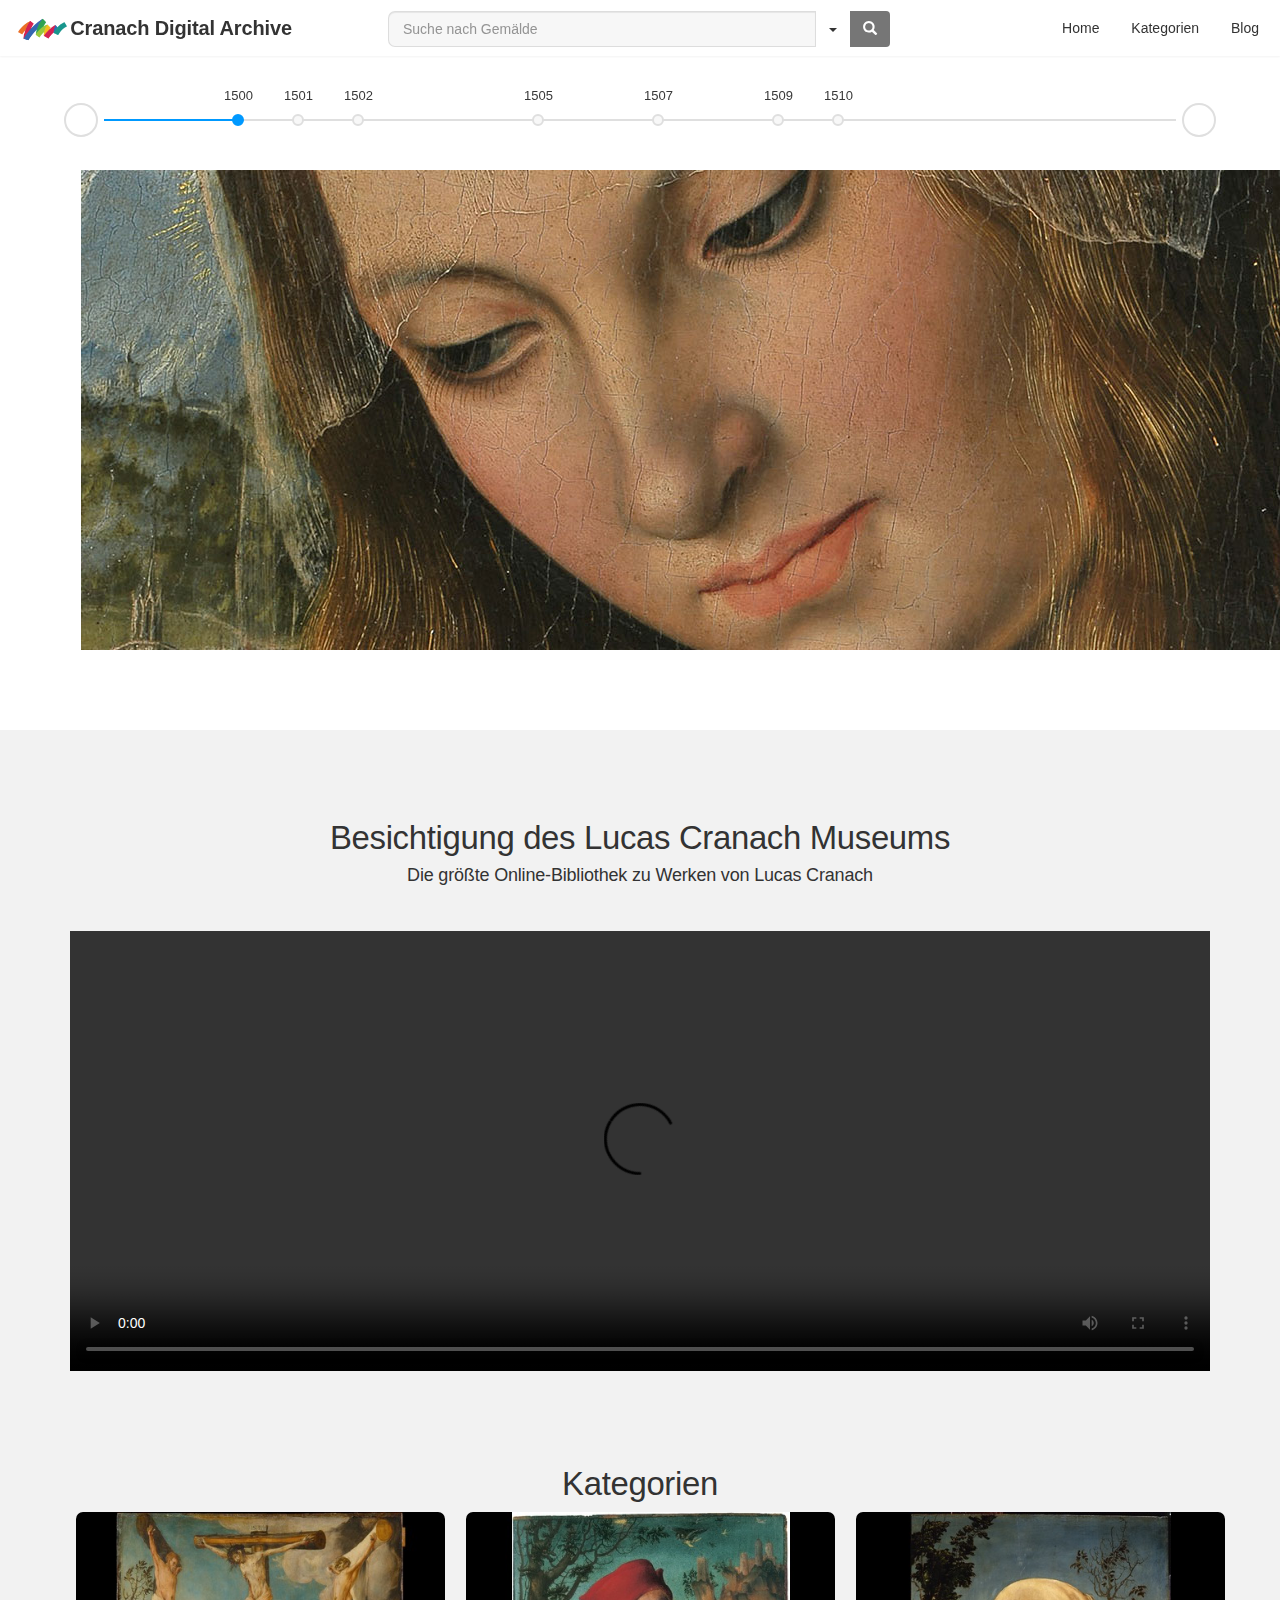
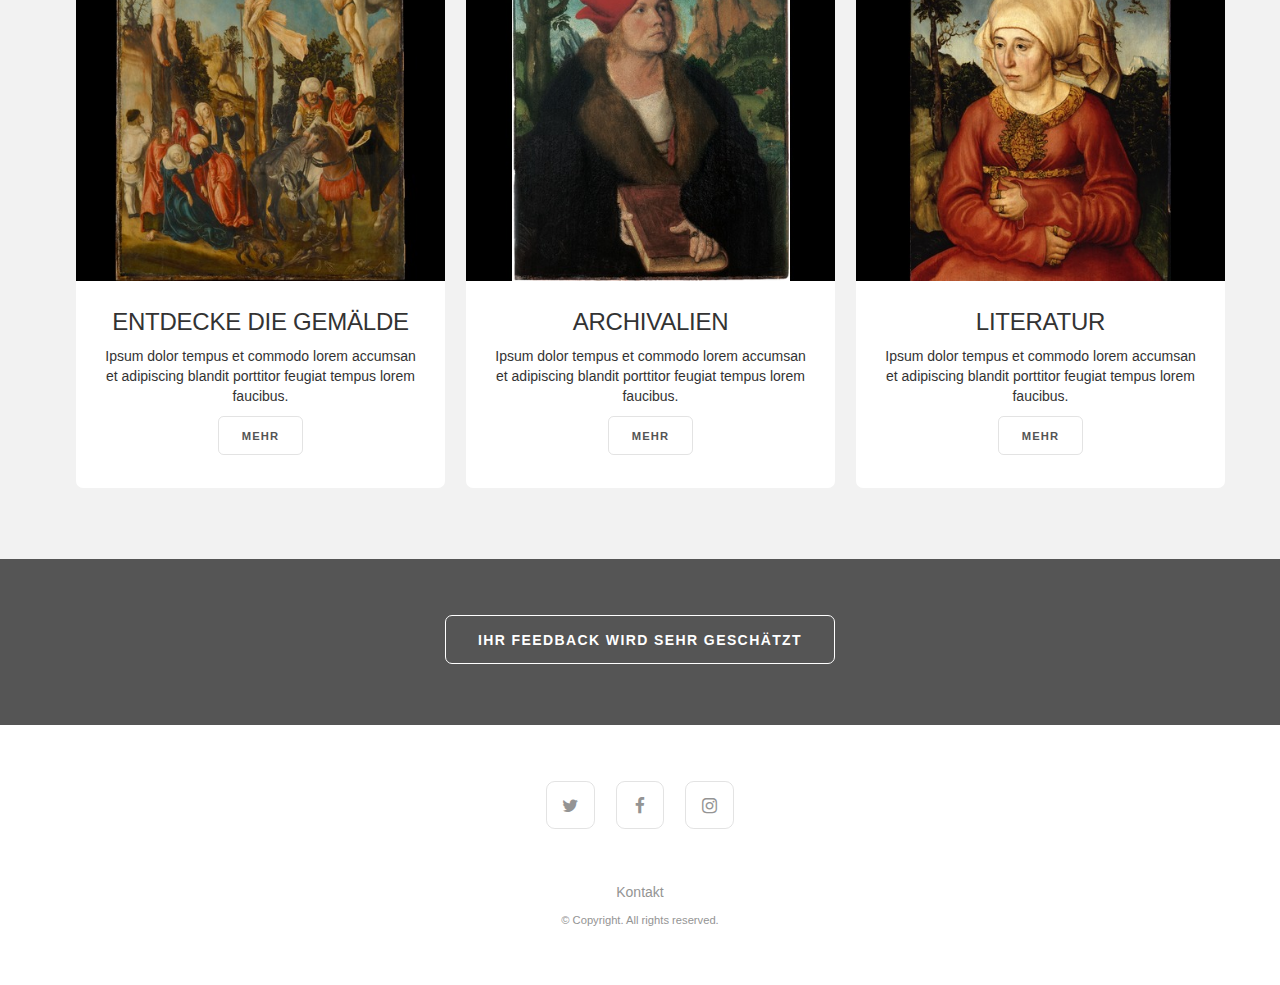
==== prototype/index.html @ 2b2b39ea "create prorotype folder" ====
<!DOCTYPE HTML>
<html>
	<head>
		<link rel="icon" href="images/favicon.ico">
		<title>Lucas Cranach</title>
		<meta http-equiv="content-type" content="text/html; charset=utf-8" />
		<meta name="description" content="" />
		<meta name="keywords" content="" />
		<!--[if lte IE 8]><script src="css/ie/html5shiv.js"></script><![endif]-->
		<script src="js/jquery.min.js"></script>
		<script src="js/jquery.dropotron.min.js"></script>
		<script src="js/jquery.scrollgress.min.js"></script>
		<script src="js/jquery.scrolly.min.js"></script>
		<script src="js/jquery.slidertron.min.js"></script>
		<script src="js/skel.min.js"></script>
		<script src="js/skel-layers.min.js"></script>
		<script src="js/init.js"></script>
		<noscript>
			<link rel="stylesheet" href="css/skel.css" />
			<link rel="stylesheet" href="css/style.css" />
			<link rel="stylesheet" href="css/style-xlarge.css" />
		</noscript>
		<link rel="stylesheet" href="https://cdnjs.cloudflare.com/ajax/libs/font-awesome/4.7.0/css/font-awesome.min.css">
		<!--[if lte IE 9]><link rel="stylesheet" href="css/ie/v9.css" /><![endif]-->
		<!--[if lte IE 8]><link rel="stylesheet" href="css/ie/v8.css" /><![endif]-->

		<!-- STYLE Drop Down -->
		<link rel="stylesheet" type="text/css" href="https://maxcdn.bootstrapcdn.com/bootstrap/3.3.0/css/bootstrap.min.css">
		<script type="text/javascript" src="https://code.jquery.com/jquery-1.10.2.min.js"></script>
		<script src="https://maxcdn.bootstrapcdn.com/bootstrap/3.3.0/js/bootstrap.min.js" type="text/javascript"></script>
		<style type="text/css">
			.form-horizontal .form-group {
			    margin-right: -10px;
			    margin-left: -10px;
			}
			.btn-primary {
			    color: #fff;
			    background-color: #767676;
			    border-color: #636363;
			}
			.btn-primary:hover, .btn-primary:focus, .btn-primary.focus, .btn-primary:active, .btn-primary.active, .open>.dropdown-toggle.btn-primary {
			    color: #fff;
			    background-color: #595959;
			    border-color: #4a4a4a;
			}
			.btn {
			    display: inline-block;
			    padding: 7px 12px;
			    margin-bottom: 0;
			    font-size: 14px;
			    font-weight: 400;
			    line-height: 1.42857143;
			    text-align: center;
			    white-space: nowrap;
			    vertical-align: middle;
			    -ms-touch-action: manipulation;
			    touch-action: manipulation;
			    cursor: pointer;
			    -webkit-user-select: none;
			    -moz-user-select: none;
			    -ms-user-select: none;
			    user-select: none;
			    background-image: none;
			    border: 1px solid transparent;
			    border-radius: 4px;
			}
		</style>
		<!-- STYLE Drop Down -->
	</head>
	<body class="landing">

		<!-- Header -->
			<header id="header" class="alt skel-layers-fixed">

				<h1>
					<img src="images/android-chrome-192x192.png" style="width: 49px;margin-top: -4px;">
					<a href="index.html" style="font-size: 20px;font-weight: bold;font-family: inherit;">Cranach Digital Archive</a>
				</h1>
				<nav id="nav">
					<ul>
						<li><a href="index.html">Home</a></li>
						<li><a href="index.html#three">Kategorien</a></li>
						<li><a target="_blank" href="http://lucascranach.org/index.php/lucas-cranach">Blog</a></li>
					</ul>
				</nav>
				<div class="input-group" id="adv-search">
	                <input type="text" class="form-control" style="margin: 11px -2px;" placeholder="Suche nach Gemälde" />
	                <div class="input-group-btn">
	                    <div class="btn-group" role="group">
	                        <div class="dropdown dropdown-lg">
	                            <button type="button" class="btn btn-default dropdown-toggle" data-toggle="dropdown" aria-expanded="false"><span class="caret"></span></button>
	                            <div class="dropdown-menu dropdown-menu-right" role="menu">
	                            	<h4>Such Optionnen</h4>
	                            	<form class="form-horizontal" id="suche_option" role="form">
		                            	<div class="col-md-6">
			                                  <div class="form-group">
			                                    <label for="contain">Schlusselwörter</label>
			                                    <input class="form-control" id="keywords" type="text" style="border-radius: 0px;" />
			                                  </div>
			                                  <div class="form-group">
			                                    <label for="filter">Kunstler</label>
			                                    <select class="form-control" id="kunstler" style="border-radius: 0px;">
			                                    	<option value="none">-</option>
			                                        <option value="Lucas Cranach der Ältere">Lucas Cranach der Ältere</option>
			                                        <option value="Hans Cranach">Hans Cranach</option>
			                                        <option value="Lucas Cranach Der Jüngere">Lucas Cranach Der Jüngere</option>
			                                    </select>
			                                  </div>
			                                  <div class="form-group">
			                                    <label for="filter">Ort</label>
			                                    <select class="form-control" id="ort" style="border-radius: 0px;">
			                                    	<option value="none">-</option>
			                                        <option value="Winterthur">Winterthur</option>
			                                    </select>
			                                  </div>
		                            	</div>
		                            	<div class="col-md-6">
			                                  <div class="form-group">
			                                    <label for="filter">Art der Kunst</label>
			                                    <select class="form-control" id="art" style="border-radius: 0px;">
			                                    	<option value="none">-</option>
			                                        <option value="Gemälde">Gemälde</option>
			                                        <option value="Archivalien">Archivalien</option>
			                                    </select>
			                                  </div>
			                                  <div class="form-group">
			                                    <label for="filter">Datierung</label>
			                                    <select id="datierung" class="form-control" style="border-radius: 0px;">
			                                    	<option value="none">-</option>
			                                        <option value="1500">1500</option>
			                                        <option value="1501">1501</option>
			                                        <option value="1502">1502</option>
			                                        <option value="1505">1505</option>
			                                        <option value="1507">1507</option>
			                                        <option value="1507">1509</option>
			                                        <option value="1507">1510</option>
			                                        <option value="1507">1520</option>
			                                    </select>
			                                  </div>
			                                  <div class="form-group">
			                                    <label for="filter">Sortieren</label>
			                                    <select class="form-control" id="sortieren" style="border-radius: 0px;">
			                                    	<option value="none">-</option>
			                                        <option value="A-Z">A-Z</option>
			                                        <option value="Z-A">Z-A</option>
			                                    </select>
			                                  </div>
			                                  <button type="submit" class="btn btn-primary" style="float: right;">Suchen</button>
		                            	</div>
	                            	</form>
	                            </div>
	                        </div>
	                        <button type="button" onclick="search()"s class="btn btn-primary" style="height: 36.5px;margin: auto;"><span class="glyphicon glyphicon-search" aria-hidden="true"></span></button>
	                    </div>
	                </div>
	            </div>
			</header>

			<section class="cd-horizontal-timeline" style="margin: 5em auto;">
				<div class="timeline">
					<div class="events-wrapper">
						<div class="events">
							<ol>
								<li><a href="#0" data-date="1/1/1500" class="selected">1500</a></li>
								<li><a href="#0" data-date="1/1/1501">1501</a></li>
								<li><a href="#0" data-date="1/1/1502">1502</a></li>
								<li><a href="#0" data-date="1/1/1505">1505</a></li>
								<li><a href="#0" data-date="1/1/1507">1507</a></li>
								<li><a href="#0" data-date="1/1/1509">1509</a></li>
								<li><a href="#0" data-date="1/1/1510">1510</a></li>
								<li><a href="#0" data-date="1/1/1520">1520</a></li>
								
								
							</ol>

							<span class="filling-line" aria-hidden="true"></span>
						</div> <!-- .events -->
					</div> <!-- .events-wrapper -->
						
					<ul class="cd-timeline-navigation">
						<li><a href="#0" class="prev inactive">Prev</a></li>
						<li><a href="#0" class="next">Next</a></li>
					</ul> <!-- .cd-timeline-navigation -->
				</div> <!-- .timeline -->

				<div class="events-content">
					<ol>
						<li class="selected" data-date="1/1/1500">
							<a href="/lucas_cranach_Projekt1/result.html?a=1500"><img src="images/s1.jpg"></a>
						</li>

						<li data-date="1/1/1501">
							<a href="/lucas_cranach_Projekt1/result.html?a=1501"><img src="images/s2.jpg"></a>
						</li>

						<li data-date="1/1/1502">
							<a href="/lucas_cranach_Projekt1/result.html?a=1502"><img src="images/s3.jpg"></a>
						</li>

						<li data-date="1/1/1505">
							<a href="/lucas_cranach_Projekt1/result.html?a=1505"><img src="images/s4.jpg"></a>
						</li>

						<li data-date="1/1/1507">
							<a href="/lucas_cranach_Projekt1/result.html?a=1507"><img src="images/s5.jpg"></a>
						</li>

						<li data-date="1/1/1509">
							<a href="/lucas_cranach_Projekt1/result.html?a=1509"><img src="images/s6.jpg">
						</li>

						<li data-date="1/1/1510">
							<a href="/lucas_cranach_Projekt1/result.html?a=1510"><img src="images/s7.jpg"></a>
						</li>

						<li data-date="1/1/1520">
							<a href="/lucas_cranach_Projekt1/result.html?a=1520"><img src="images/s2.jpg"></a>
						</li>

						
					</ol>
				</div> <!-- .events-content -->
			</section>

		<!-- One -->
			<section id="one" class="wrapper style1">
				<div class="container">
					<header class="major">
						<h2>Besichtigung des Lucas Cranach Museums</h2>
						<h4 style="margin-bottom: 45px;">Die größte Online-Bibliothek zu Werken von Lucas Cranach</h4>
					</header>

					<video width="100%" height="440" controls>
					  <source src="http://lucascranach.org/application/files/5015/2207/5888/GLSD160501_001_CranachCDA_01S_MP4-low.mp4" type="video/mp4">
					Your browser does not support the video tag.
					</video>
				</div>
			</section>
			
		<!-- Three -->
			<section id="three" class="wrapper style1">
				<div class="container">
					<header class="major">
						<h2>Kategorien</h2>
					</header>
					<div class="row">
						<div class="4u 6u(2) 12u$(3)">
							<article class="box post">
								<a href="/lucas_cranach_Projekt1/result.html?a=1502" class="image fit"><img src="images/cranach-8.jpg" alt="" /></a>
								<h3>ENTDECKE DIE GEMÄLDE</h3>
								<p>Ipsum dolor tempus et commodo lorem accumsan et adipiscing blandit porttitor feugiat tempus lorem faucibus.</p>
								<ul class="actions">
									<li><a href="/lucas_cranach_Projekt1/result.html?a=1502" class="button">Mehr</a></li>
								</ul>
							</article>
						</div>
						<div class="4u 6u$(2) 12u$(3)">
							<article class="box post">
								<a href="/lucas_cranach_Projekt1/result.html?a=1507" class="image fit"><img src="images/cranach-6.jpg" alt="" /></a>
								<h3>ARCHIVALIEN</h3>
								<p>Ipsum dolor tempus et commodo lorem accumsan et adipiscing blandit porttitor feugiat tempus lorem faucibus.</p>
								<ul class="actions">
									<li><a href="/lucas_cranach_Projekt1/result.html?a=1507" class="button">Mehr</a></li>
								</ul>
							</article>
						</div>
						<div class="4u$ 6u(2) 12u$(3)">
							<article class="box post">
								<a href="/lucas_cranach_Projekt1/result.html?a=1505" class="image fit"><img src="images/cranach-9.jpg" alt="" /></a>
								<h3>LITERATUR</h3>
								<p>Ipsum dolor tempus et commodo lorem accumsan et adipiscing blandit porttitor feugiat tempus lorem faucibus.</p>
								<ul class="actions">
									<li><a href="/lucas_cranach_Projekt1/result.html?a=1505" class="button">Mehr</a></li>
								</ul>
							</article>
						</div>
					</div>
				</div>
			</section>
			<!-- CTA -->
			<section id="cta" class="wrapper style3">
				<ul class="actions">
					<li><a href="http://bit.ly/lucas_cranach_feedback" target="_blank" class="button big">Ihr Feedback wird sehr geschätzt</a></li>
				</ul>
			</section>

		<!-- Footer -->
			<footer id="footer">
				<ul class="icons">
					<li><a href="https://twitter.com/lucasCranach5/media" target="_blank"  class="icon fa-twitter"><span class="label">Twitter</span></a></li>
					<li><a href="https://www.facebook.com/Lucas-Cranach-49018502717/" target="_blank" class="icon fa-facebook"><span class="label">Facebook</span></a></li>
					<li><a href="https://www.instagram.com/explore/tags/lucascranach/" class="icon fa-instagram" target="_blank"><span class="label">Instagram</span></a></li>
				</ul>
				<ul class="menu">
					<li><a href="#">Kontakt</a></li>
				</ul>
				<span class="copyright">
					&copy; Copyright. All rights reserved.
				</span>
			</footer>

	</body>
	<script type="text/javascript" src="js/drop_down.js"></script>
	<script type="text/javascript">
		$( "#suche_option" ).submit(function( event ) {
		  var keywords = $("#keywords").val();
		  var kunstler = $('#kunstler').val();
		  var ort = $("#ort").val();
		  var art = $("#art").val();
		  var date = $("#datierung").val();
		  var sort = $("#sortieren").val();

		  if(keywords == "" && kunstler == "none" && ort == "none" && art  == "none" && date  == "none" && sort  == "none"){
		  	alert("Bitte geben Sie mindestens ein Kriterium für Ihre Suche an")
		  }else if(date  != "none"){
		  	document.location.href="/lucas_cranach_Projekt1/result.html?a="+date;
		  }else if(keywords != ""){
		  	document.location.href="/lucas_cranach_Projekt1/result.html?a=1505";
		  }else if(kunstler != "none"){
		  	document.location.href="/lucas_cranach_Projekt1/result.html?a=1502";
		  }else if(ort != "none"){
		  	document.location.href="/lucas_cranach_Projekt1/result.html?a=1510";
		  }else if(art != "none"){
		  	document.location.href="/lucas_cranach_Projekt1/result.html?a=1509";
		  }else if(sort != "none"){
		  	document.location.href="/lucas_cranach_Projekt1/result.html?a=1500";
		  }
		  console.log(keywords, kunstler, ort, art, date, sort)
		  
		  event.preventDefault();
		});
		function search(){
			console.log("search")
			document.location.href="/lucas_cranach_Projekt1/result.html?a=1505";
		}
	</script>
</html>
---- prototype/css/skel.css ----
/* Resets (http://meyerweb.com/eric/tools/css/reset/ | v2.0 | 20110126 | License: none (public domain)) */

	html,body,div,span,applet,object,iframe,h1,h2,h3,h4,h5,h6,p,blockquote,pre,a,abbr,acronym,address,big,cite,code,del,dfn,em,img,ins,kbd,q,s,samp,small,strike,strong,sub,sup,tt,var,b,u,i,center,dl,dt,dd,ol,ul,li,fieldset,form,label,legend,table,caption,tbody,tfoot,thead,tr,th,td,article,aside,canvas,details,embed,figure,figcaption,footer,header,hgroup,menu,nav,output,ruby,section,summary,time,mark,audio,video{margin:0;padding:0;border:0;font-size:100%;font:inherit;vertical-align:baseline;}article,aside,details,figcaption,figure,footer,header,hgroup,menu,nav,section{display:block;}body{line-height:1;}ol,ul{list-style:none;}blockquote,q{quotes:none;}blockquote:before,blockquote:after,q:before,q:after{content:'';content:none;}table{border-collapse:collapse;border-spacing:0;}body{-webkit-text-size-adjust:none}

/* Box Model */

	*, *:before, *:after {
		-moz-box-sizing: border-box;
		-webkit-box-sizing: border-box;
		box-sizing: border-box;
	}

/* Container */

	body {
		/* min-width: (containers) */
		min-width: 1200px;
	}

	.container {
		margin-left: auto;
		margin-right: auto;
		
		/* width: (containers) */
		width: 1200px;
	}

	/* Modifiers */

		/* 125% */
			.container.\31 25\25 {
				width: 100%;
				
				/* max-width: (containers * 1.25) */
				max-width: 1500px;

				/* min-width: (containers) */
				min-width: 1200px;
			}

		/* 75% */
			.container.\37 5\25 {
				
				/* width: (containers * 0.75) */
				width: 900px;

			}

		/* 50% */
			.container.\35 0\25 {
				
				/* width: (containers * 0.50) */
				width: 600px;

			}

		/* 25% */
			.container.\32 5\25 {
				
				/* width: (containers * 0.25) */
				width: 300px;

			}

/* Grid */

	.row {
		border-bottom: solid 1px transparent;
	}
	
	.row > * {
		float: left;
	}
	
	.row:after, .row:before {
		content: '';
		display: block;
		clear: both;
		height: 0;
	}
	
	.row.uniform > * > :first-child {
		margin-top: 0;
	}
	
	.row.uniform > * > :last-child {
		margin-bottom: 0;
	}

	/* Gutters */

		/* Normal */
		
			.row > * {
				/* padding: (gutters.horizontal) 0 0 (gutters.vertical) */
				padding: 0 0 0 2em;
			}

			.row {
				/* margin: -(gutters.horizontal) 0 0 -(gutters.vertical) */
				margin: 0 0 0 -2em;
			}
			
			.row.uniform > * {
				/* padding: (gutters.vertical) 0 0 (gutters.vertical) */
				padding: 2em 0 0 2em;
			}

			.row.uniform {
				/* margin: -(gutters.vertical) 0 0 -(gutters.vertical) */
				margin: -2em 0 0 -2em;
			}
			
		/* 200% */
		
			.row.\32 00\25 > * {
				/* padding: (gutters.horizontal) 0 0 (gutters.vertical) */
				padding: 0 0 0 4em;
			}

			.row.\32 00\25 {
				/* margin: -(gutters.horizontal) 0 0 -(gutters.vertical) */
				margin: 0 0 0 -4em;
			}

			.row.uniform.\32 00\25 > * {
				/* padding: (gutters.vertical) 0 0 (gutters.vertical) */
				padding: 4em 0 0 4em;
			}

			.row.uniform.\32 00\25 {
				/* margin: -(gutters.vertical) 0 0 -(gutters.vertical) */
				margin: -4em 0 0 -4em;
			}

		/* 150% */
		
			.row.\31 50\25 > * {
				/* padding: (gutters.horizontal) 0 0 (gutters.vertical) */
				padding: 0 0 0 1.5em;
			}

			.row.\31 50\25 {
				/* margin: -(gutters.horizontal) 0 0 -(gutters.vertical) */
				margin: 0 0 0 -1.5em;
			}

			.row.uniform.\31 50\25 > * {
				/* padding: (gutters.vertical) 0 0 (gutters.vertical) */
				padding: 1.5em 0 0 1.5em;
			}

			.row.uniform.\31 50\25 {
				/* margin: -(gutters.vertical) 0 0 -(gutters.vertical) */
				margin: -1.5em 0 0 -1.5em;
			}

		/* 50% */
		
			.row.\35 0\25 > * {
				/* padding: (gutters.horizontal) 0 0 (gutters.vertical) */
				padding: 0 0 0 1em;
			}

			.row.\35 0\25 {
				/* margin: -(gutters.horizontal) 0 0 -(gutters.vertical) */
				margin: 0 0 0 -1em;
			}

			.row.uniform.\35 0\25 > * {
				/* padding: (gutters.vertical) 0 0 (gutters.vertical) */
				padding: 1em 0 0 1em;
			}

			.row.uniform.\35 0\25 {
				/* margin: -(gutters.vertical) 0 0 -(gutters.vertical) */
				margin: -1em 0 0 -1em;
			}

		/* 25% */
		
			.row.\32 5\25 > * {
				/* padding: (gutters.horizontal) 0 0 (gutters.vertical) */
				padding: 0 0 0 0.5em;
			}

			.row.\32 5\25 {
				/* margin: -(gutters.horizontal) 0 0 -(gutters.vertical) */
				margin: 0 0 0 -0.5em;
			}

			.row.uniform.\32 5\25 > * {
				/* padding: (gutters.vertical) 0 0 (gutters.vertical) */
				padding: 0.5em 0 0 0.5em;
			}

			.row.uniform.\32 5\25 {
				/* margin: -(gutters.vertical) 0 0 -(gutters.vertical) */
				margin: -0.5em 0 0 -0.5em;
			}

		/* 0% */
		
			.row.\30 \25 > * {
				/* padding: (gutters.horizontal) 0 0 (gutters.vertical) */
				padding: 0;
			}

			.row.\30 \25 {
				/* margin: -(gutters.horizontal) 0 0 -(gutters.vertical) */
				margin: 0;
			}

	/* Cells */

		.\31 2u, .\31 2u\24, .\31 2u\28 1\29, .\31 2u\24\28 1\29 { width: 100%; clear: none; }
		.\31 1u, .\31 1u\24, .\31 1u\28 1\29, .\31 1u\24\28 1\29 { width: 91.6666666667%; clear: none; }
		.\31 0u, .\31 0u\24, .\31 0u\28 1\29, .\31 0u\24\28 1\29 { width: 83.3333333333%; clear: none; }
		.\39 u, .\39 u\24, .\39 u\28 1\29, .\39 u\24\28 1\29 { width: 75%; clear: none; }
		.\38 u, .\38 u\24, .\38 u\28 1\29, .\38 u\24\28 1\29 { width: 66.6666666667%; clear: none; }
		.\37 u, .\37 u\24, .\37 u\28 1\29, .\37 u\24\28 1\29 { width: 58.3333333333%; clear: none; }
		.\36 u, .\36 u\24, .\36 u\28 1\29, .\36 u\24\28 1\29 { width: 50%; clear: none; }
		.\35 u, .\35 u\24, .\35 u\28 1\29, .\35 u\24\28 1\29 { width: 41.6666666667%; clear: none; }
		.\34 u, .\34 u\24, .\34 u\28 1\29, .\34 u\24\28 1\29 { width: 33.3333333333%; clear: none; }
		.\33 u, .\33 u\24, .\33 u\28 1\29, .\33 u\24\28 1\29 { width: 25%; clear: none; }
		.\32 u, .\32 u\24, .\32 u\28 1\29, .\32 u\24\28 1\29 { width: 16.6666666667%; clear: none; }
		.\31 u, .\31 u\24, .\31 u\28 1\29, .\31 u\24\28 1\29 { width: 8.3333333333%; clear: none; }

		.\31 2u\24 + *, .\31 2u\24\28 1\29 + *,
		.\31 1u\24 + *, .\31 1u\24\28 1\29 + *,
		.\31 0u\24 + *, .\31 0u\24\28 1\29 + *,
		.\39 u\24 + *, .\39 u\24\28 1\29 + *,
		.\38 u\24 + *, .\38 u\24\28 1\29 + *,
		.\37 u\24 + *, .\37 u\24\28 1\29 + *,
		.\36 u\24 + *, .\36 u\24\28 1\29 + *,
		.\35 u\24 + *, .\35 u\24\28 1\29 + *,
		.\34 u\24 + *, .\34 u\24\28 1\29 + *,
		.\33 u\24 + *, .\33 u\24\28 1\29 + *,
		.\32 u\24 + *, .\32 u\24\28 1\29 + *,
		.\31 u\24  + *,  .\31 u\24\28 1\29 + * {
			clear: left;
		}
			
		.\-11u { margin-left: 91.6666666667% }
		.\-10u { margin-left: 83.3333333333% }
		.\-9u { margin-left: 75% }
		.\-8u { margin-left: 66.6666666667% }
		.\-7u { margin-left: 58.3333333333% }
		.\-6u { margin-left: 50% }
		.\-5u { margin-left: 41.6666666667% }
		.\-4u { margin-left: 33.3333333333% }
		.\-3u { margin-left: 25% }
		.\-2u { margin-left: 16.6666666667% }
		.\-1u { margin-left: 8.3333333333% }
---- prototype/css/style.css ----
@import url(font-awesome.min.css);
@import url("http://fonts.googleapis.com/css?family=Lato:300,700");

/*
	Drift by Pixelarity
	pixelarity.com @pixelarity
	License: pixelarity.com/license
*/

/* Basic */

	body {
		background: #fff;
	}

		body.is-loading * {
			-moz-animation: none !important;
			-webkit-animation: none !important;
			-o-animation: none !important;
			-ms-animation: none !important;
			animation: none !important;
			-moz-transition: none !important;
			-webkit-transition: none !important;
			-o-transition: none !important;
			-ms-transition: none !important;
			transition: none !important;
		}

	body, input, select, textarea {
		color: #646464;
		font-family: "Lato", Helvetica, sans-serif;
		font-size: 15pt;
		font-weight: 300;
		line-height: 1.75em;
	}

	a {
		-moz-transition: color 0.2s ease-in-out, border-color 0.2s ease-in-out;
		-webkit-transition: color 0.2s ease-in-out, border-color 0.2s ease-in-out;
		-o-transition: color 0.2s ease-in-out, border-color 0.2s ease-in-out;
		-ms-transition: color 0.2s ease-in-out, border-color 0.2s ease-in-out;
		transition: color 0.2s ease-in-out, border-color 0.2s ease-in-out;
		color: #e0555a;
		text-decoration: none;
	}

		a:hover {
			text-decoration: none;
			color: #e0555a !important;
			border-bottom-color: transparent;
		}

	strong, b {
		color: #545454;
		font-weight: 700;
	}

	em, i {
		font-style: italic;
	}

	p {
		margin: 0 0 2em 0;
	}

	h1, h2, h3, h4, h5, h6 {
		color: #545454;
		font-weight: 700;
		line-height: 1em;
		margin: 0 0 1em 0;
		letter-spacing: -0.01em;
	}

		h1 a, h2 a, h3 a, h4 a, h5 a, h6 a {
			color: inherit;
			text-decoration: none;
		}

	h2 {
		font-size: 1.75em;
		line-height: 1.5em;
	}

	h3 {
		font-size: 1.25em;
		line-height: 1.5em;
	}

	h4 {
		font-size: 1.1em;
		line-height: 1.5em;
	}

	h5 {
		font-size: 0.9em;
		line-height: 1.5em;
	}

	h6 {
		font-size: 0.7em;
		line-height: 1.5em;
	}

	sub {
		font-size: 0.8em;
		position: relative;
		top: 0.5em;
	}

	sup {
		font-size: 0.8em;
		position: relative;
		top: -0.5em;
	}

	hr {
		border: 0;
		border-bottom: solid 1px rgba(144, 144, 144, 0.25);
		margin: 2em 0;
	}

		hr.major {
			margin: 3em 0;
		}

	blockquote {
		border-left: solid 4px rgba(144, 144, 144, 0.25);
		font-style: italic;
		margin: 0 0 2em 0;
		padding: 0.5em 0 0.5em 2em;
	}

	code {
		background: rgba(144, 144, 144, 0.075);
		border-radius: 0.5em;
		border: solid 1px rgba(144, 144, 144, 0.25);
		font-family: "Courier New", monospace;
		font-size: 0.9em;
		margin: 0 0.25em;
		padding: 0.25em 0.65em;
	}

	pre {
		-webkit-overflow-scrolling: touch;
		font-family: "Courier New", monospace;
		font-size: 0.9em;
		margin: 0 0 2em 0;
	}

		pre code {
			display: block;
			line-height: 1.75em;
			padding: 1em 1.5em;
			overflow-x: auto;
		}

	.align-left {
		text-align: left;
	}

	.align-center {
		text-align: center;
	}

	.align-right {
		text-align: right;
	}

/* Section/Article */

	section.special, article.special {
		text-align: center;
	}

	header p {
		color: #949494;
		position: relative;
		margin: 0 0 1.5em 0;
	}

	header h2 + p {
		font-size: 1.25em;
		margin-top: -1em;
		line-height: 1.75em;
	}

	header h3 + p {
		font-size: 1.1em;
		margin-top: -0.85em;
		line-height: 1.5em;
	}

	header h4 + p,
	header h5 + p,
	header h6 + p {
		font-size: 0.9em;
		margin-top: -0.75em;
		line-height: 1.5em;
	}

	header.major {
		text-align: center;
	}

		header.major h2 {
			font-size: 2.35em;
		}

		header.major p {
			margin: -1em 0 3.5em 0;
		}

/* Form */

	form {
		margin: 0 0 2em 0;
	}

	label {
		color: #545454;
		display: block;
		font-size: 0.9em;
		font-weight: 700;
		margin: 0 0 1em 0;
	}

	input[type="text"],
	input[type="password"],
	input[type="email"],
	select,
	textarea {
		-moz-appearance: none;
		-webkit-appearance: none;
		-o-appearance: none;
		-ms-appearance: none;
		appearance: none;
		background: rgba(144, 144, 144, 0.075);
		border-radius: 0.5em;
		border: none;
		border: solid 1px rgba(144, 144, 144, 0.25);
		color: inherit;
		display: block;
		outline: 0;
		padding: 0 1em;
		text-decoration: none;
		width: 100%;
	}

		input[type="text"]:invalid,
		input[type="password"]:invalid,
		input[type="email"]:invalid,
		select:invalid,
		textarea:invalid {
			box-shadow: none;
		}

		input[type="text"]:focus,
		input[type="password"]:focus,
		input[type="email"]:focus,
		select:focus,
		textarea:focus {
			border-color: #e0555a;
			box-shadow: 0 0 0 1px #e0555a;
		}

	.select-wrapper {
		text-decoration: none;
		display: block;
		position: relative;
	}

		.select-wrapper:before {
			-moz-osx-font-smoothing: grayscale;
			-webkit-font-smoothing: antialiased;
			font-family: FontAwesome;
			font-style: normal;
			font-weight: normal;
			text-transform: none !important;
		}

		.select-wrapper:before {
			content: '\f078';
			color: rgba(144, 144, 144, 0.25);
			display: block;
			height: 2.75em;
			line-height: 2.75em;
			pointer-events: none;
			position: absolute;
			right: 0;
			text-align: center;
			top: 0;
			width: 2.75em;
		}

		.select-wrapper select::-ms-expand {
			display: none;
		}

	input[type="text"],
	input[type="password"],
	input[type="email"],
	select {
		height: 2.60em;
	}

	textarea {
		padding: 0.75em 1em;
	}

	input[type="checkbox"],
	input[type="radio"] {
		-moz-appearance: none;
		-webkit-appearance: none;
		-o-appearance: none;
		-ms-appearance: none;
		appearance: none;
		display: block;
		float: left;
		margin-right: -2em;
		opacity: 0;
		width: 1em;
		z-index: -1;
	}

		input[type="checkbox"] + label,
		input[type="radio"] + label {
			text-decoration: none;
			color: #646464;
			cursor: pointer;
			display: inline-block;
			font-size: 1em;
			font-weight: 300;
			padding-left: 2.4em;
			padding-right: 0.75em;
			position: relative;
		}

			input[type="checkbox"] + label:before,
			input[type="radio"] + label:before {
				-moz-osx-font-smoothing: grayscale;
				-webkit-font-smoothing: antialiased;
				font-family: FontAwesome;
				font-style: normal;
				font-weight: normal;
				text-transform: none !important;
			}

			input[type="checkbox"] + label:before,
			input[type="radio"] + label:before {
				background: rgba(144, 144, 144, 0.075);
				border-radius: 0.5em;
				border: solid 1px rgba(144, 144, 144, 0.25);
				content: '';
				display: inline-block;
				height: 1.65em;
				left: 0;
				line-height: 1.58125em;
				position: absolute;
				text-align: center;
				top: 0;
				width: 1.65em;
			}

		input[type="checkbox"]:checked + label:before,
		input[type="radio"]:checked + label:before {
			background: #494d53;
			border-color: #494d53;
			color: #ffffff;
			content: '\f00c';
		}

		input[type="checkbox"]:focus + label:before,
		input[type="radio"]:focus + label:before {
			border-color: #e0555a;
			box-shadow: 0 0 0 1px #e0555a;
		}

	input[type="checkbox"] + label:before {
		border-radius: 0.5em;
	}

	input[type="radio"] + label:before {
		border-radius: 100%;
	}

	::-webkit-input-placeholder {
		color: #949494 !important;
		opacity: 1.0;
	}

	:-moz-placeholder {
		color: #949494 !important;
		opacity: 1.0;
	}

	::-moz-placeholder {
		color: #949494 !important;
		opacity: 1.0;
	}

	:-ms-input-placeholder {
		color: #949494 !important;
		opacity: 1.0;
	}

	.formerize-placeholder {
		color: #949494 !important;
		opacity: 1.0;
	}

/* Box */

	.box {
		border-radius: 0.5em;
		border: solid 1px rgba(144, 144, 144, 0.25);
		margin-bottom: 2em;
		padding: 2em;
	}

		.box > :last-child,
		.box > :last-child > :last-child,
		.box > :last-child > :last-child > :last-child {
			margin-bottom: 0;
		}

		.box.alt {
			border: 0;
			border-radius: 0;
			padding: 0;
		}

		.box.post {
			margin-left: auto;
			margin-right: auto;
			text-align: center;
		}

			.box.post .image:first-child {
				border-bottom-left-radius: 0;
				border-bottom-right-radius: 0;
				margin: -2em 0 2em -2em;
				width: calc(100% + 4em);
			}

				.box.post .image:first-child img {
					border-bottom-left-radius: 0;
					border-bottom-right-radius: 0;
				}

/* Icon */

	.icon {
		text-decoration: none;
		border-bottom: none;
		position: relative;
	}

		.icon:before {
			-moz-osx-font-smoothing: grayscale;
			-webkit-font-smoothing: antialiased;
			font-family: FontAwesome;
			font-style: normal;
			font-weight: normal;
			text-transform: none !important;
		}

		.icon > .label {
			display: none;
		}

/* Image */

	.image {
		border-radius: 0.5em;
		border: 0;
		display: inline-block;
		position: relative;
	}

		.image img {
			position: relative;
			border-radius: 0.5em;
			display: block;
		}

		.image.left {
			float: left;
			padding: 0 1.5em 1em 0;
			top: 0.25em;
		}

		.image.right {
			float: right;
			padding: 0 0 1em 1.5em;
			top: 0.25em;
		}

		.image.left, .image.right {
			max-width: 40%;
		}

			.image.left img, .image.right img {
				width: 100%;
			}

		.image.fit {
			display: block;
			margin: 0 0 2em 0;
			width: 100%;
		}

			.image.fit img {
				display: block;
				width: 100%;
			}

/* List */

	ol {
		list-style: none;
		margin: 0 0 2em 0;
		padding-left: 1.25em;
	}

		ol li {
			padding-left: 0.25em;
		}

	ul {
		list-style: none;
		margin: 0 0 2em 0;
		padding-left: 1em;
	}

		ul li {
			padding-left: 0.5em;
		}

		ul.alt {
			list-style: none;
			padding-left: 0;
		}

			ul.alt li {
				border-top: solid 1px rgba(144, 144, 144, 0.25);
				padding: 0.5em 0;
			}

				ul.alt li:first-child {
					border-top: 0;
					padding-top: 0;
				}

		ul.icons {
			cursor: default;
			list-style: none;
			padding-left: 0;
		}

			ul.icons li {
				display: inline-block;
				padding: 0 1.25em 0 0;
			}

				ul.icons li:last-child {
					padding-right: 0 !important;
				}

				ul.icons li .icon {
					border-radius: 0.5em;
					border: solid 1px rgba(144, 144, 144, 0.25);
					color: #949494 !important;
					display: inline-block;
					font-size: 1.25em;
					height: 2.75em;
					line-height: 2.75em;
					text-align: center;
					width: 2.75em;
				}

				ul.icons li a.icon {
					-moz-transition: background-color 0.2s ease-in-out, color 0.2s ease-in-out;
					-webkit-transition: background-color 0.2s ease-in-out, color 0.2s ease-in-out;
					-o-transition: background-color 0.2s ease-in-out, color 0.2s ease-in-out;
					-ms-transition: background-color 0.2s ease-in-out, color 0.2s ease-in-out;
					transition: background-color 0.2s ease-in-out, color 0.2s ease-in-out;
				}

					ul.icons li a.icon:hover {
						background-color: rgba(144, 144, 144, 0.075);
					}

					ul.icons li a.icon:active {
						background-color: rgba(144, 144, 144, 0.2);
					}

		ul.actions {
			cursor: default;
			list-style: none;
			padding-left: 0;
		}

			ul.actions li {
				display: inline-block;
				padding: 0 1em 0 0;
				vertical-align: middle;
			}

				ul.actions li:last-child {
					padding-right: 0;
				}

			ul.actions.small li {
				padding: 0 0.5em 0 0;
			}

			ul.actions.vertical li {
				display: block;
				padding: 1em 0 0 0;
			}

				ul.actions.vertical li:first-child {
					padding-top: 0;
				}

				ul.actions.vertical li > * {
					margin-bottom: 0;
				}

			ul.actions.vertical.small li {
				padding: 0.5em 0 0 0;
			}

				ul.actions.vertical.small li:first-child {
					padding-top: 0;
				}

			ul.actions.fit {
				display: table;
				margin-left: -1em;
				padding: 0;
				table-layout: fixed;
				width: calc(100% + 1em);
			}

				ul.actions.fit li {
					display: table-cell;
					padding: 0 0 0 1em;
				}

					ul.actions.fit li > * {
						margin-bottom: 0;
					}

				ul.actions.fit.small {
					margin-left: -0.5em;
					width: calc(100% + 0.5em);
				}

					ul.actions.fit.small li {
						padding: 0 0 0 0.5em;
					}

		ul.menu {
			line-height: 1em;
			list-style: none;
			padding: 0;
		}

			ul.menu li {
				border-left: solid 1px rgba(144, 144, 144, 0.25);
				display: inline-block;
				margin-left: 1em;
				padding-left: 1em;
			}

				ul.menu li:first-child {
					border-left: 0;
					margin-left: 0;
					padding-left: 0;
				}

	dl {
		margin: 0 0 2em 0;
	}

/* Table */

	.table-wrapper {
		-webkit-overflow-scrolling: touch;
		overflow-x: auto;
	}

	table {
		margin: 0 0 2em 0;
		width: 100%;
	}

		table tbody tr {
			border: solid 1px rgba(144, 144, 144, 0.25);
			border-left: 0;
			border-right: 0;
		}

			table tbody tr:nth-child(2n + 1) {
				background-color: rgba(144, 144, 144, 0.075);
			}

		table td {
			padding: 0.75em 0.75em;
		}

		table th {
			color: #545454;
			font-size: 0.9em;
			font-weight: 700;
			padding: 0 0.75em 0.75em 0.75em;
			text-align: left;
		}

		table thead {
			border-bottom: solid 2px rgba(144, 144, 144, 0.25);
		}

		table tfoot {
			border-top: solid 2px rgba(144, 144, 144, 0.25);
		}

		table.alt {
			border-collapse: separate;
		}

			table.alt tbody tr td {
				border: solid 1px rgba(144, 144, 144, 0.25);
				border-left-width: 0;
				border-top-width: 0;
			}

				table.alt tbody tr td:first-child {
					border-left-width: 1px;
				}

			table.alt tbody tr:first-child td {
				border-top-width: 1px;
			}

			table.alt thead {
				border-bottom: 0;
			}

			table.alt tfoot {
				border-top: 0;
			}

/* Button */

	input[type="submit"],
	input[type="reset"],
	input[type="button"],
	.button {
		-moz-appearance: none;
		-webkit-appearance: none;
		-o-appearance: none;
		-ms-appearance: none;
		appearance: none;
		-moz-transition: background-color 0.2s ease-in-out, color 0.2s ease-in-out;
		-webkit-transition: background-color 0.2s ease-in-out, color 0.2s ease-in-out;
		-o-transition: background-color 0.2s ease-in-out, color 0.2s ease-in-out;
		-ms-transition: background-color 0.2s ease-in-out, color 0.2s ease-in-out;
		transition: background-color 0.2s ease-in-out, color 0.2s ease-in-out;
		background-color: transparent;
		border-radius: 0.5em;
		border: solid 1px rgba(144, 144, 144, 0.25) !important;
		color: #545454 !important;
		cursor: pointer;
		display: inline-block;
		font-size: 0.8em;
		font-weight: 700;
		height: 3.5em;
		letter-spacing: 0.1em;
		line-height: 3.5em;
		overflow: hidden;
		padding: 0 2em;
		text-align: center;
		text-decoration: none;
		text-overflow: ellipsis;
		text-transform: uppercase;
		white-space: nowrap;
	}

		input[type="submit"]:hover,
		input[type="reset"]:hover,
		input[type="button"]:hover,
		.button:hover {
			background-color: rgba(144, 144, 144, 0.075);
			color: #545454 !important;
		}

		input[type="submit"]:active,
		input[type="reset"]:active,
		input[type="button"]:active,
		.button:active {
			background-color: rgba(144, 144, 144, 0.2);
		}

		input[type="submit"].icon,
		input[type="reset"].icon,
		input[type="button"].icon,
		.button.icon {
			padding-left: 1.35em;
		}

			input[type="submit"].icon:before,
			input[type="reset"].icon:before,
			input[type="button"].icon:before,
			.button.icon:before {
				margin-right: 0.5em;
			}

		input[type="submit"].fit,
		input[type="reset"].fit,
		input[type="button"].fit,
		.button.fit {
			display: block;
			margin: 0 0 1em 0;
			width: 100%;
		}

		input[type="submit"].small,
		input[type="reset"].small,
		input[type="button"].small,
		.button.small {
			font-size: 0.8em;
		}

		input[type="submit"].big,
		input[type="reset"].big,
		input[type="button"].big,
		.button.big {
			font-size: 1em;
			height: 3.5em;
			line-height: 3.5em;
			padding: 0 2.25em;
		}

		input[type="submit"].special,
		input[type="reset"].special,
		input[type="button"].special,
		.button.special {
			background-color: #e0555a;
			color: #ffffff !important;
		}

			input[type="submit"].special:hover,
			input[type="reset"].special:hover,
			input[type="button"].special:hover,
			.button.special:hover {
				background-color: #E46B6F;
			}

			input[type="submit"].special:active,
			input[type="reset"].special:active,
			input[type="button"].special:active,
			.button.special:active {
				background-color: #DC3F45;
			}

		input[type="submit"].disabled, input[type="submit"]:disabled,
		input[type="reset"].disabled,
		input[type="reset"]:disabled,
		input[type="button"].disabled,
		input[type="button"]:disabled,
		.button.disabled,
		.button:disabled {
			background-color: #646464 !important;
			box-shadow: inset 0 -0.15em 0 0 rgba(0, 0, 0, 0.15);
			color: #fff !important;
			cursor: default;
			opacity: 0.25;
		}

/* Feature */

	.feature {
		text-decoration: none;
		padding-left: 6.5em;
		position: relative;
		text-align: left;
	}

		.feature:before {
			-moz-osx-font-smoothing: grayscale;
			-webkit-font-smoothing: antialiased;
			font-family: FontAwesome;
			font-style: normal;
			font-weight: normal;
			text-transform: none !important;
		}

		.feature:before {
			border-radius: 0.5em;
			border: solid 1px rgba(144, 144, 144, 0.25);
			color: #e0555a;
			display: inline-block;
			font-size: 2.25em;
			height: 2em;
			left: 0;
			line-height: 2em;
			position: absolute;
			text-align: center;
			top: 0;
			width: 2em;
		}

		.feature h3 {
			margin: 0 0 0.7em 0;
		}

/* Slider */

	.slider {
		position: relative;
	}

		.slider .viewer {
			position: relative;
			border-radius: 0.5em;
			border: solid 1.5em #fff;
			height: 20em;
			margin: 0 auto;
			overflow: hidden;
			width: 80%;
		}

		.slider .slide img {
			border-radius: 0.375em;
			display: block;
			width: 100%;
		}

		.slider .nav-next,
		.slider .nav-previous {
			text-decoration: none;
			background: #fff;
			border-radius: 100%;
			color: #ddd;
			cursor: pointer;
			display: block;
			font-size: 3em;
			height: 1.25em;
			line-height: 1.15em;
			margin-top: -0.5em;
			position: absolute;
			text-align: center;
			top: 50%;
			width: 1.25em;
		}

			.slider .nav-next:before,
			.slider .nav-previous:before {
				-moz-osx-font-smoothing: grayscale;
				-webkit-font-smoothing: antialiased;
				font-family: FontAwesome;
				font-style: normal;
				font-weight: normal;
				text-transform: none !important;
			}

			.slider .nav-next:before,
			.slider .nav-previous:before {
				position: relative;
			}

		.slider .nav-next {
			right: 0;
		}

			.slider .nav-next:before {
				content: '\f105';
				right: -0.05em;
			}

		.slider .nav-previous {
			left: 0;
		}

			.slider .nav-previous:before {
				content: '\f104';
				left: -0.05em;
			}

/* Wrapper */

	.wrapper {
		padding: 5em 0 3em 0;
	}

		.wrapper.style1 {
			background: #f2f2f2;
		}

			.wrapper.style1 .box {
				background: #ffffff;
				border: 0;
			}

		.wrapper.style2 {
			background: #ffffff;
		}

		.wrapper.style3 {
			background: #555555;;
			color: #d1f2f5;
		}

			.wrapper.style3 h1, .wrapper.style3 h2, .wrapper.style3 h3, .wrapper.style3 h4, .wrapper.style3 h5, .wrapper.style3 h6 {
				color: #ffffff;
			}

			.wrapper.style3 header p {
				color: #b5ebef;
			}

			.wrapper.style3 .button {
				border-color: white !important;
				color: #ffffff !important;
			}

				.wrapper.style3 .button:hover {
					background-color: rgba(255, 255, 255, 0.075);
				}

				.wrapper.style3 .button:active {
					background-color: rgba(255, 255, 255, 0.2);
				}

/* Header */

	#skel-layers-wrapper {
		padding-top: 3em;
	}

	body.landing #skel-layers-wrapper {
		padding-top: 0;
	}
	@-moz-keyframes reveal-header { 0% { top: -5em; } 100% { top: 0; } }
	@-webkit-keyframes reveal-header { 0% { top: -5em; } 100% { top: 0; } }
	@-o-keyframes reveal-header { 0% { top: -5em; } 100% { top: 0; } }
	@-ms-keyframes reveal-header { 0% { top: -5em; } 100% { top: 0; } }
	@keyframes reveal-header { 0% { top: -5em; } 100% { top: 0; } }

	#header {
		background-color: #fff;
		box-shadow: 0 1px 2px 0 rgba(0, 0, 0, 0.05);
		color: inherit;
		cursor: default;
		height: 4em;
		left: 0;
		line-height: 4em;
		position: fixed;
		top: 0;
		width: 100%;
		z-index: 10000;
	}

		#header.reveal {
			-moz-animation: reveal-header 0.5s;
			-webkit-animation: reveal-header 0.5s;
			-o-animation: reveal-header 0.5s;
			-ms-animation: reveal-header 0.5s;
			animation: reveal-header 0.5s;
		}

		/*#header.alt {
			-moz-animation: none;
			-webkit-animation: none;
			-o-animation: none;
			-ms-animation: none;
			animation: none;
			background-color: transparent;
			box-shadow: none;
			color: #fff;
		}*/

		#header h1 {
			color: inherit;
			font-size: 1em;
			height: inherit;
			left: 1.25em;
			line-height: inherit;
			margin: 0;
			padding: 0;
			position: absolute;
			top: 0;
		}

			#header h1 span {
				font-weight: 300;
			}

			#header h1 a {
				border: 0;
			}

		#header nav {
			height: inherit;
			line-height: inherit;
			position: absolute;
			right: 1.5em;
			top: 0;
			vertical-align: middle;
		}

			#header nav > ul {
				list-style: none;
				margin: 0;
				padding-left: 0;
			}

				#header nav > ul > li {
					border-radius: 0.5em;
					display: inline-block;
					margin-left: 2em;
					padding-left: 0;
				}

					#header nav > ul > li a {
						border: 0;
						color: inherit;
						display: inline-block;
						text-decoration: none;
					}

						#header nav > ul > li a.icon:before {
							margin-right: 0.5em;
						}

					#header nav > ul > li:first-child {
						margin-left: 0;
					}

					#header nav > ul > li .button {
						height: 2.25em;
						line-height: 2.25em;
						margin-bottom: 0;
						padding: 0 1em;
						position: relative;
						top: -0.075em;
						vertical-align: middle;
					}

					#header nav > ul > li > ul {
						display: none;
					}

		#header .container {
			position: relative;
		}

			#header .container h1 {
				left: 0;
			}

			#header .container nav {
				right: 0;
			}

	.dropotron {
		background: #fff;
		border-radius: 0.5em;
		box-shadow: 0 0 3px 1px rgba(0, 0, 0, 0.05);
		list-style: none;
		margin-top: -0.75em;
		min-width: 10em;
		padding: 0.75em 0;
	}

		.dropotron li {
			padding: 0;
		}

			.dropotron li a {
				-moz-transition: none !important;
				-webkit-transition: none !important;
				-o-transition: none !important;
				-ms-transition: none !important;
				transition: none !important;
				border: 0;
				box-shadow: inset 0 1px 0 0 rgba(144, 144, 144, 0.2);
				color: inherit;
				display: block;
				line-height: 2.25em;
				padding: 0 1em;
			}

			.dropotron li:first-child > a {
				box-shadow: none;
			}

			.dropotron li.active > a, .dropotron li:hover > a {
				background: #e0555a;
				color: #ffffff !important;
			}

		.dropotron.level-0 {
			font-size: 0.9em;
			margin-top: 1em;
		}

			.dropotron.level-0:before {
				-moz-transform: rotate(45deg);
				-webkit-transform: rotate(45deg);
				-o-transform: rotate(45deg);
				-ms-transform: rotate(45deg);
				transform: rotate(45deg);
				background: #fff;
				content: '';
				display: block;
				height: 0.75em;
				position: absolute;
				right: 1.5em;
				top: -0.375em;
				width: 0.75em;
				box-shadow: inset 1px 1px 0 0 rgba(0, 0, 0, 0.075);
				box-shadow: -1px -1px 2px 0 rgba(0, 0, 0, 0.05);
			}

/* Banner */

	#banner {
		background-attachment: scroll,						fixed;
		background-color: #494d53;
		background-image: url("images/overlay.png"), url("../images/banner.jpg");
		background-position: top left,					center center;
		background-repeat: repeat,						no-repeat;
		background-size: auto,						cover;
		color: #d1d2d4;
		padding: 1.5em 0;
		position: relative;
		text-align: center;
	}

		#banner:after {
			-moz-transition: opacity 2s ease-in-out;
			-webkit-transition: opacity 2s ease-in-out;
			-o-transition: opacity 2s ease-in-out;
			-ms-transition: opacity 2s ease-in-out;
			transition: opacity 2s ease-in-out;
			background: #3d4045;
			content: '';
			height: 100%;
			left: 0;
			opacity: 0;
			position: absolute;
			top: 0;
			width: 100%;
			z-index: 1;
		}

		#banner :last-child {
			margin-bottom: 0;
		}

		#banner h1, #banner h2, #banner h3, #banner h4, #banner h5, #banner h6 {
			color: #ffffff;
		}

		#banner .inner {
			position: relative;
			z-index: 2;
		}

		#banner .button {
			border-color: white !important;
			color: #ffffff !important;
		}

			#banner .button:hover {
				background-color: rgba(255, 255, 255, 0.075);
			}

			#banner .button:active {
				background-color: rgba(255, 255, 255, 0.2);
			}

		#banner h2 {
			font-size: 3.25em;
			line-height: 1.25em;
			margin: 0 0 0.5em 0;
			padding: 0;
		}

		#banner p {
			font-size: 1.5em;
			margin-bottom: 1.75em;
		}

	body.is-loading #banner:after {
		opacity: 1.0;
	}

/* One */

	#one {
		padding-bottom: 0;
	}

		#one .slider .viewer {
			border-bottom-left-radius: 0;
			border-bottom-right-radius: 0;
			border-bottom: 0;
		}

		#one .slider .slide img {
			border-bottom-left-radius: 0;
			border-bottom-right-radius: 0;
		}

/* Main */

	#main > .container {
		position: relative;
		background: #ffffff;
		border-radius: 0.5em;
		margin-bottom: 2em;
		padding: 3em;
	}

		#main > .container > :last-child,
		#main > .container > :last-child > :last-child,
		#main > .container > :last-child > :last-child > :last-child {
			margin-bottom: 0;
		}

/* CTA */

	#cta {
		padding: 4em 0;
		text-align: center;
		vertical-align: middle;
	}

		#cta h2 {
			display: inline-block;
			margin: 0 1em 0 0;
			vertical-align: middle;
		}

		#cta .actions {
			display: inline-block;
			margin: 0;
		}

/* Footer */

	#footer {
		color: #949494;
		padding: 4em 0;
		text-align: center;
	}

		#footer .icons {
			margin: 0 0 4em 0;
		}

		#footer .menu a {
			color: inherit;
		}

		#footer .copyright {
			font-size: 0.8em;
		}


	
@import url(https://fonts.googleapis.com/css?family=Source+Sans+Pro);
*, *::after, *::before {
  box-sizing: border-box;
}

html {
  font-size: 62.5%;
}

body {
  font-size: 1.6rem;
  font-family: "Source Sans Pro", sans-serif;
  color: #383838;
  background-color: #f8f8f8;
}

a {
  color: #0099ff;
  text-decoration: none;
}

/* -------------------------------- 

Main Components 

-------------------------------- */
.cd-horizontal-timeline {
  opacity: 0;
  margin: 2em auto;
  -webkit-transition: opacity 0.2s;
  -moz-transition: opacity 0.2s;
  transition: opacity 0.2s;
}
.cd-horizontal-timeline::before {
  /* never visible - this is used in jQuery to check the current MQ */
  content: 'mobile';
  display: none;
}
.cd-horizontal-timeline.loaded {
  /* show the timeline after events position has been set (using JavaScript) */
  opacity: 1;
}
.cd-horizontal-timeline .timeline {
    position: relative;
    height: 100px;
    width: 90%;
    margin: 0 auto;
}
.cd-horizontal-timeline .events-wrapper {
  position: relative;
  height: 100%;
  margin: 0 40px;
  overflow: hidden;
}
.cd-horizontal-timeline .events-wrapper::after, .cd-horizontal-timeline .events-wrapper::before {
  /* these are used to create a shadow effect at the sides of the timeline */
  content: '';
  position: absolute;
  z-index: 2;
  top: 0;
  height: 100%;
  width: 20px;
}
.cd-horizontal-timeline .events-wrapper::before {
  left: 0;
}
.cd-horizontal-timeline .events-wrapper::after {
  right: 0;
}
.cd-horizontal-timeline .events {
  /* this is the grey line/timeline */
  position: absolute;
  z-index: 1;
  left: 0;
  top: 49px;
  height: 2px;
  /* width will be set using JavaScript */
  background: #dfdfdf;
  -webkit-transition: -webkit-transform 0.4s;
  -moz-transition: -moz-transform 0.4s;
  transition: transform 0.4s;
}
.cd-horizontal-timeline .filling-line {
  /* this is used to create the green line filling the timeline */
  position: absolute;
  z-index: 1;
  left: 0;
  top: 0;
  height: 100%;
  width: 100%;
  background-color: #0099ff;
  -webkit-transform: scaleX(0);
  -moz-transform: scaleX(0);
  -ms-transform: scaleX(0);
  -o-transform: scaleX(0);
  transform: scaleX(0);
  -webkit-transform-origin: left center;
  -moz-transform-origin: left center;
  -ms-transform-origin: left center;
  -o-transform-origin: left center;
  transform-origin: left center;
  -webkit-transition: -webkit-transform 0.3s;
  -moz-transition: -moz-transform 0.3s;
  transition: transform 0.3s;
}
.cd-horizontal-timeline .events a {
  position: absolute;
  bottom: 0;
  z-index: 2;
  text-align: center;
  font-size: 1.3rem;
  padding-bottom: 15px;
  color: #383838;
  /* fix bug on Safari - text flickering while timeline translates */
  -webkit-transform: translateZ(0);
  -moz-transform: translateZ(0);
  -ms-transform: translateZ(0);
  -o-transform: translateZ(0);
  transform: translateZ(0);
}
.cd-horizontal-timeline .events a::after {
  /* this is used to create the event spot */
  content: '';
  position: absolute;
  left: 50%;
  right: auto;
  -webkit-transform: translateX(-50%);
  -moz-transform: translateX(-50%);
  -ms-transform: translateX(-50%);
  -o-transform: translateX(-50%);
  transform: translateX(-50%);
  bottom: -5px;
  height: 12px;
  width: 12px;
  border-radius: 50%;
  border: 2px solid #dfdfdf;
  background-color: #f8f8f8;
  -webkit-transition: background-color 0.3s, border-color 0.3s;
  -moz-transition: background-color 0.3s, border-color 0.3s;
  transition: background-color 0.3s, border-color 0.3s;
}
.no-touch .cd-horizontal-timeline .events a:hover::after {
  background-color:#0099ff;
  border-color: #0099ff;
}
.cd-horizontal-timeline .events a.selected {
  pointer-events: painted;
}
.cd-horizontal-timeline .events a.selected::after {
  background-color: #0099ff;
  border-color: #0099ff;
}
.cd-horizontal-timeline .events a.older-event::after {
  border-color: #0099ff;
}
@media only screen and (min-width: 1100px) {
  .cd-horizontal-timeline {
    margin: 0em auto;
  }
  .cd-horizontal-timeline::before {
    /* never visible - this is used in jQuery to check the current MQ */
    content: 'desktop';
  }
}

.cd-timeline-navigation a {
  /* these are the left/right arrows to navigate the timeline */
  position: absolute;
  z-index: 1;
  top: 50%;
  bottom: auto;
  -webkit-transform: translateY(-50%);
  -moz-transform: translateY(-50%);
  -ms-transform: translateY(-50%);
  -o-transform: translateY(-50%);
  transform: translateY(-50%);
  height: 34px;
  width: 34px;
  border-radius: 50%;
  border: 2px solid #dfdfdf;
  /* replace text with an icon */
  overflow: hidden;
  color: transparent;
  text-indent: 100%;
  white-space: nowrap;
  -webkit-transition: border-color 0.3s;
  -moz-transition: border-color 0.3s;
  transition: border-color 0.3s;
}
.cd-timeline-navigation a::after {
  /* arrow icon */
  content: '';
  position: absolute;
  height: 16px;
  width: 16px;
  left: 50%;
  top: 50%;
  bottom: auto;
  right: auto;
  -webkit-transform: translateX(-50%) translateY(-50%);
  -moz-transform: translateX(-50%) translateY(-50%);
  -ms-transform: translateX(-50%) translateY(-50%);
  -o-transform: translateX(-50%) translateY(-50%);
  transform: translateX(-50%) translateY(-50%);
  background: url(../img/cd-arrow.svg) no-repeat 0 0;
}
.cd-timeline-navigation a.prev {
  left: 0;
  -webkit-transform: translateY(-50%) rotate(180deg);
  -moz-transform: translateY(-50%) rotate(180deg);
  -ms-transform: translateY(-50%) rotate(180deg);
  -o-transform: translateY(-50%) rotate(180deg);
  transform: translateY(-50%) rotate(180deg);
}
.cd-timeline-navigation a.next {
  right: 0;
}
.no-touch .cd-timeline-navigation a:hover {
  border-color: #0099ff;
}
.cd-timeline-navigation a.inactive {
  cursor: not-allowed;
}
.cd-timeline-navigation a.inactive::after {
  background-position: 0 -16px;
}
.no-touch .cd-timeline-navigation a.inactive:hover {
  border-color: #dfdfdf;
}

.cd-horizontal-timeline .events-content {
  position: relative;
  width: 100%;
  margin: 0em 0;
  overflow: hidden;
  -webkit-transition: height 0.4s;
  -moz-transition: height 0.4s;
  transition: height 0.4s;
}
.cd-horizontal-timeline .events-content li {
  position: absolute;
  z-index: 1;
  width: 100%;
  left: 0;
  top: 0;
  -webkit-transform: translateX(-100%);
  -moz-transform: translateX(-100%);
  -ms-transform: translateX(-100%);
  -o-transform: translateX(-100%);
  transform: translateX(-100%);
  padding: 0 5%;
  opacity: 0;
  -webkit-animation-duration: 0.4s;
  -moz-animation-duration: 0.4s;
  animation-duration: 0.4s;
  -webkit-animation-timing-function: ease-in-out;
  -moz-animation-timing-function: ease-in-out;
  animation-timing-function: ease-in-out;
}
.cd-horizontal-timeline .events-content li.selected {
  /* visible event content */
  position: relative;
  z-index: 2;
  opacity: 1;
  -webkit-transform: translateX(0);
  -moz-transform: translateX(0);
  -ms-transform: translateX(0);
  -o-transform: translateX(0);
  transform: translateX(0);
}
.cd-horizontal-timeline .events-content li.enter-right, .cd-horizontal-timeline .events-content li.leave-right {
  -webkit-animation-name: cd-enter-right;
  -moz-animation-name: cd-enter-right;
  animation-name: cd-enter-right;
}
.cd-horizontal-timeline .events-content li.enter-left, .cd-horizontal-timeline .events-content li.leave-left {
  -webkit-animation-name: cd-enter-left;
  -moz-animation-name: cd-enter-left;
  animation-name: cd-enter-left;
}
.cd-horizontal-timeline .events-content li.leave-right, .cd-horizontal-timeline .events-content li.leave-left {
  -webkit-animation-direction: reverse;
  -moz-animation-direction: reverse;
  animation-direction: reverse;
}
.cd-horizontal-timeline .events-content li > * {
	width: 100%;
    vertical-align: middle;
    padding: 0px 0px;
}
}
.cd-horizontal-timeline .events-content h2 {
  font-weight: bold;
  font-size: 2.6rem;
  font-family: "Playfair Display", serif;
  font-weight: 700;
  line-height: 1.2;
}
.cd-horizontal-timeline .events-content em {
  display: block;
  font-style: italic;
  margin: 10px auto;
}
.cd-horizontal-timeline .events-content em::before {
  content: '- ';
}
.cd-horizontal-timeline .events-content p {
  font-size: 1.4rem;
  color: #959595;
}
.cd-horizontal-timeline .events-content em, .cd-horizontal-timeline .events-content p {
  line-height: 1.6;
}
@media only screen and (min-width: 768px) {
  .cd-horizontal-timeline .events-content h2 {
    font-size: 7rem;
  }
  .cd-horizontal-timeline .events-content em {
    font-size: 2rem;
  }
  .cd-horizontal-timeline .events-content p {
    font-size: 1.8rem;
  }
}

@-webkit-keyframes cd-enter-right {
  0% {
    opacity: 0;
    -webkit-transform: translateX(100%);
  }
  100% {
    opacity: 1;
    -webkit-transform: translateX(0%);
  }
}
@-moz-keyframes cd-enter-right {
  0% {
    opacity: 0;
    -moz-transform: translateX(100%);
  }
  100% {
    opacity: 1;
    -moz-transform: translateX(0%);
  }
}
@keyframes cd-enter-right {
  0% {
    opacity: 0;
    -webkit-transform: translateX(100%);
    -moz-transform: translateX(100%);
    -ms-transform: translateX(100%);
    -o-transform: translateX(100%);
    transform: translateX(100%);
  }
  100% {
    opacity: 1;
    -webkit-transform: translateX(0%);
    -moz-transform: translateX(0%);
    -ms-transform: translateX(0%);
    -o-transform: translateX(0%);
    transform: translateX(0%);
  }
}
@-webkit-keyframes cd-enter-left {
  0% {
    opacity: 0;
    -webkit-transform: translateX(-100%);
  }
  100% {
    opacity: 1;
    -webkit-transform: translateX(0%);
  }
}
@-moz-keyframes cd-enter-left {
  0% {
    opacity: 0;
    -moz-transform: translateX(-100%);
  }
  100% {
    opacity: 1;
    -moz-transform: translateX(0%);
  }
}
@keyframes cd-enter-left {
  0% {
    opacity: 0;
    -webkit-transform: translateX(-100%);
    -moz-transform: translateX(-100%);
    -ms-transform: translateX(-100%);
    -o-transform: translateX(-100%);
    transform: translateX(-100%);
  }
  100% {
    opacity: 1;
    -webkit-transform: translateX(0%);
    -moz-transform: translateX(0%);
    -ms-transform: translateX(0%);
    -o-transform: translateX(0%);
    transform: translateX(0%);
  }
}
/*Drop Down*/
.dropdown.dropdown-lg .dropdown-menu {
    margin-top: -1px;
    padding: 6px 20px;
}
.input-group-btn .btn-group {
    display: flex !important;
}
.btn-group .btn {
    border-radius: 0;
    margin-left: -1px;
}
.btn-group .btn:last-child {
    border-top-right-radius: 4px;
    border-bottom-right-radius: 4px;
}
.btn-group .form-horizontal .btn[type="submit"] {
  border-top-left-radius: 4px;
  border-bottom-left-radius: 4px;
}
.form-horizontal .form-group {
    margin-left: 0;
    margin-right: 0;
}
.form-group .form-control:last-child {
    border-top-left-radius: 4px;
    border-bottom-left-radius: 4px;
}

@media screen and (min-width: 768px) {
    #adv-search {
        width: 500px;
        margin: 0 auto;
    }
    .dropdown.dropdown-lg {
        position: static !important;
    }
    .dropdown.dropdown-lg .dropdown-menu {
        min-width: 500px;
    }
}
.img {
	margin-top: 100px;
	border-radius: 0.2em;
}
.box-1 {
	border-radius: 0.5em;
	border: solid 1px rgba(144, 144, 144, 0.25);
	margin-bottom: 2em;
	padding: 2em;
	background-color: white;
	margin-top: 100px;
	width: 800px;
	height: 450px;
}
.box-2 {
	border-radius: 0.5em;
	border: solid 1px rgba(144, 144, 144, 0.25);
	margin-bottom: 2em;
	padding: 2em;
	background-color: white;
	margin-top: 10px;
	width: 1280px;
	height: 1300px;
	overflow:auto;
}
---- prototype/css/style-xlarge.css ----
/*
	Drift by Pixelarity
	pixelarity.com @pixelarity
	License: pixelarity.com/license
*/

/* Basic */

	body, input, select, textarea {
		font-size: 12pt;
	}

/* Banner */

	#banner {
		padding: 2em 0;
	}
---- prototype/css/ie/v9.css ----
/*
	Drift by Pixelarity
	pixelarity.com @pixelarity
	License: pixelarity.com/license
*/

/* Banner */

	#banner:after {
		display: none;
	}
---- prototype/css/ie/v8.css ----
/*
	Drift by Pixelarity
	pixelarity.com @pixelarity
	License: pixelarity.com/license
*/

/* Border Fix */

	.image,
	.image > img,
	.box,
	.slider .viewer,
	.slider .nav-next,
	.slider .nav-previous,
	#main > .container {
		-ms-behavior: url("css/ie/PIE.htc");
	}

	code,
	table td,
	ul.icons li .icon,
	.feature:before,
	input[type="submit"],
	input[type="reset"],
	input[type="button"],
	.button,
	input[type="text"],
	input[type="password"],
	input[type="email"],
	select,
	textarea {
		border: solid 1px #ccc;
	}

/* Box */

	.box {
		position: relative;
	}

		.box.post .image:first-child {
			margin: 0 0 2em;
			width: 100%;
		}

/* Header */

	#header {
		border-bottom: solid 1px #ccc;
	}

		#header.alt {
			border-bottom: 0;
		}

	.dropotron {
		border: solid 1px #ccc;
	}

		.dropotron.level-0 {
			margin-top: -4px;
			border-top: 0;
		}

			.dropotron.level-0:before {
				display: none;
			}

/* Banner */

	#banner {
		background-image: url("../../images/banner.jpg");
		background-repeat: no-repeat;
		background-size: cover;
		-ms-behavior: url("css/ie/backgroundsize.min.htc");
	}
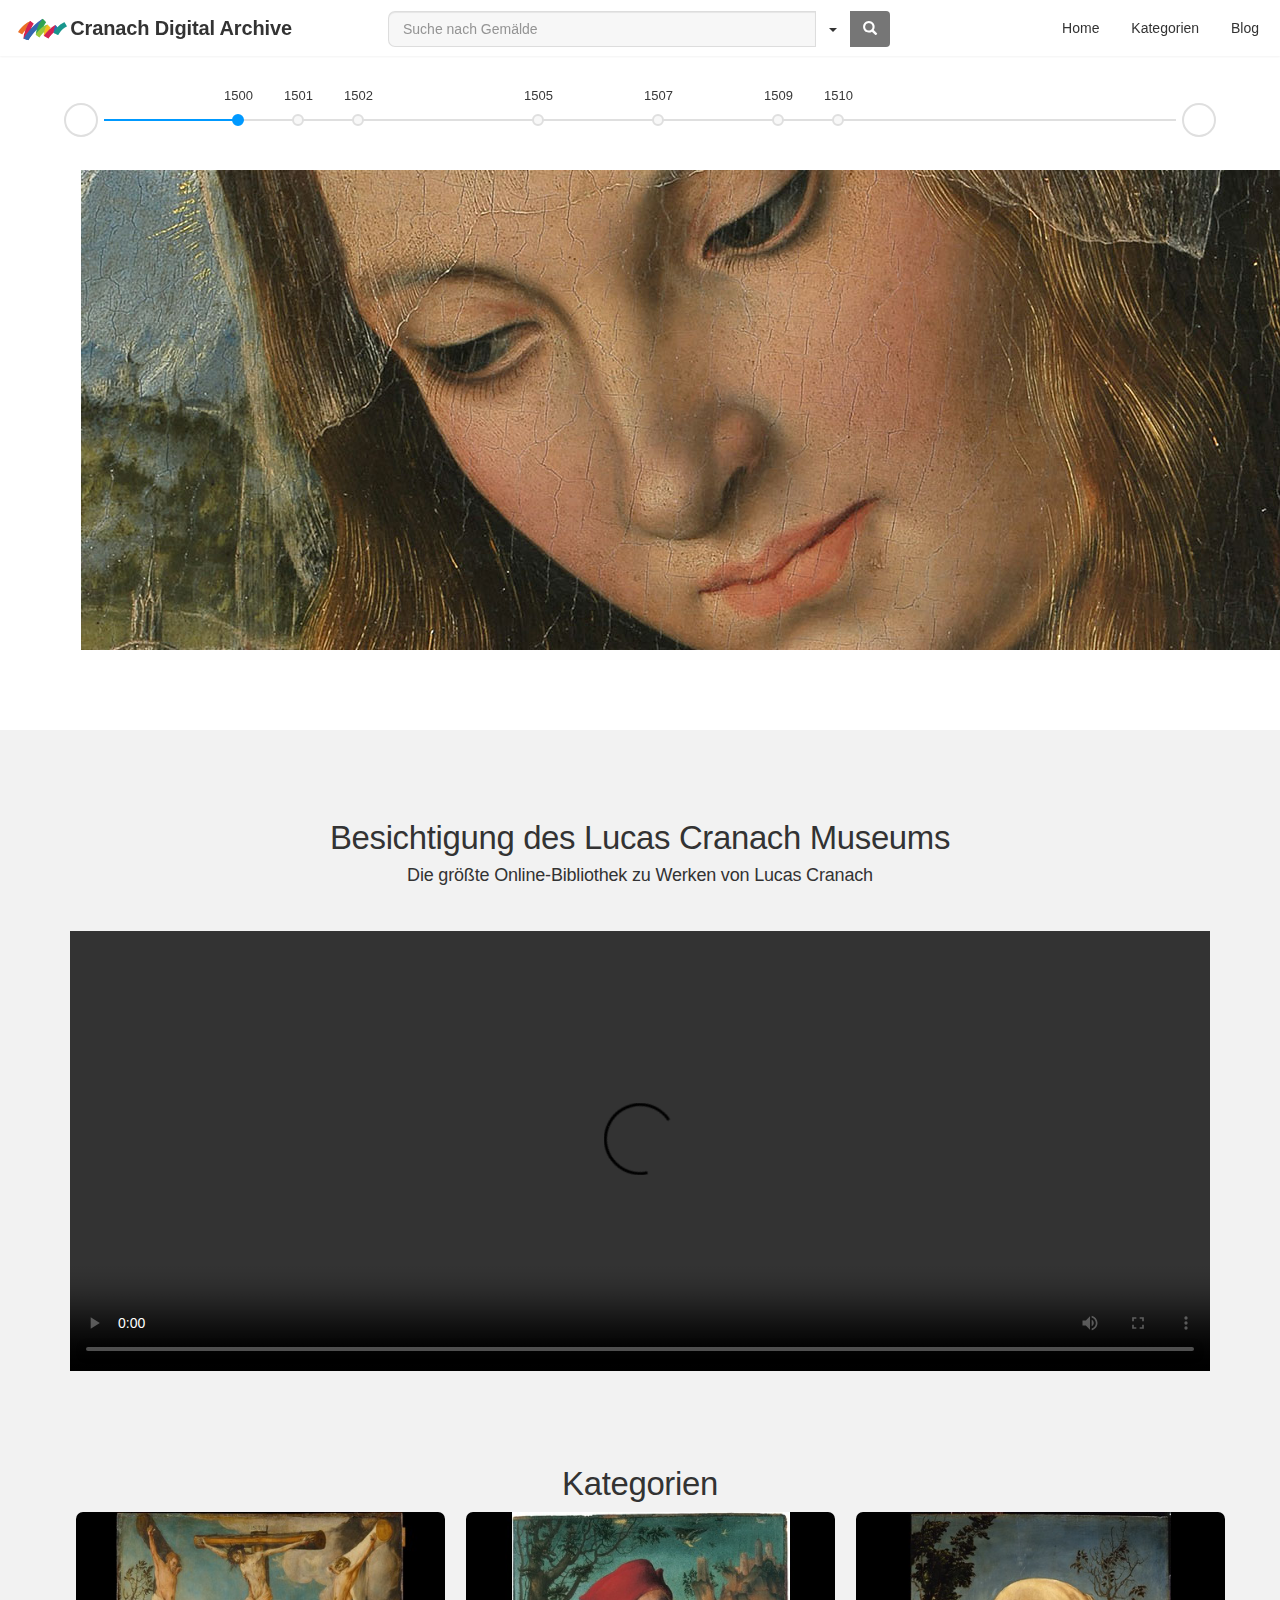
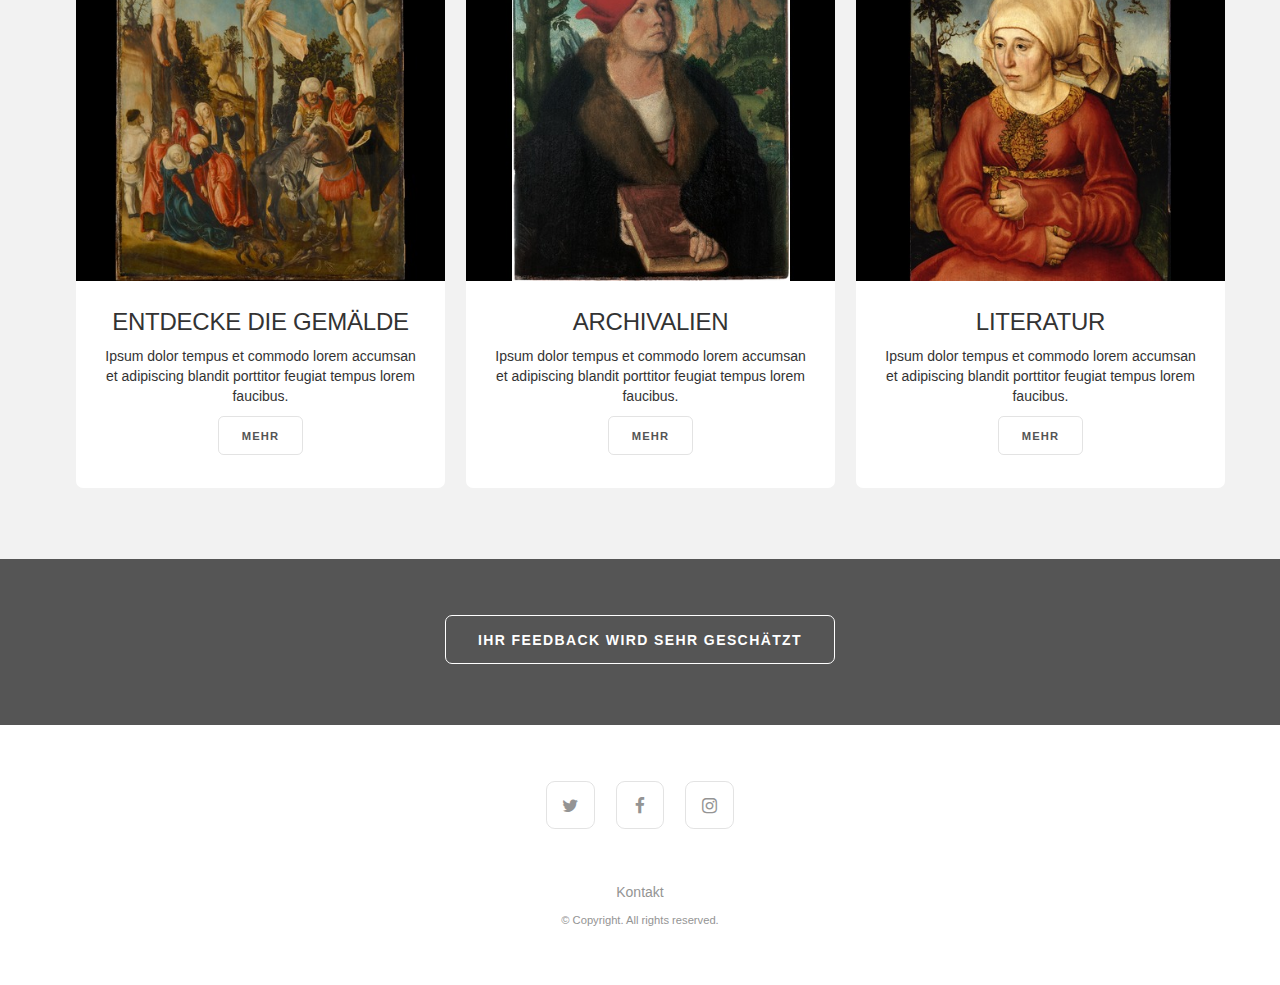
==== commit 553f19a4: "Fix wrong image link name in index" ====
--- a/prototype/index.html
+++ b/prototype/index.html
@@ -313,17 +313,17 @@
 		  if(keywords == "" && kunstler == "none" && ort == "none" && art  == "none" && date  == "none" && sort  == "none"){
 		  	alert("Bitte geben Sie mindestens ein Kriterium für Ihre Suche an")
 		  }else if(date  != "none"){
-		  	document.location.href="/lucas_cranach_Projekt1/result.html?a="+date;
+		  	document.location.href="/lucas_cranach_Projekt1/prototype/result.html?a="+date;
 		  }else if(keywords != ""){
-		  	document.location.href="/lucas_cranach_Projekt1/result.html?a=1505";
+		  	document.location.href="/lucas_cranach_Projekt1/prototype/result.html?a=1505";
 		  }else if(kunstler != "none"){
-		  	document.location.href="/lucas_cranach_Projekt1/result.html?a=1502";
+		  	document.location.href="/lucas_cranach_Projekt1/prototype/result.html?a=1502";
 		  }else if(ort != "none"){
-		  	document.location.href="/lucas_cranach_Projekt1/result.html?a=1510";
+		  	document.location.href="/lucas_cranach_Projekt1/prototype/result.html?a=1510";
 		  }else if(art != "none"){
-		  	document.location.href="/lucas_cranach_Projekt1/result.html?a=1509";
+		  	document.location.href="/lucas_cranach_Projekt1/prototype/result.html?a=1509";
 		  }else if(sort != "none"){
-		  	document.location.href="/lucas_cranach_Projekt1/result.html?a=1500";
+		  	document.location.href="/lucas_cranach_Projekt1/prototype/result.html?a=1500";
 		  }
 		  console.log(keywords, kunstler, ort, art, date, sort)
 		  
@@ -331,7 +331,7 @@
 		});
 		function search(){
 			console.log("search")
-			document.location.href="/lucas_cranach_Projekt1/result.html?a=1505";
+			document.location.href="/lucas_cranach_Projekt1/prototype/result.html?a=1505";
 		}
 	</script>
 </html>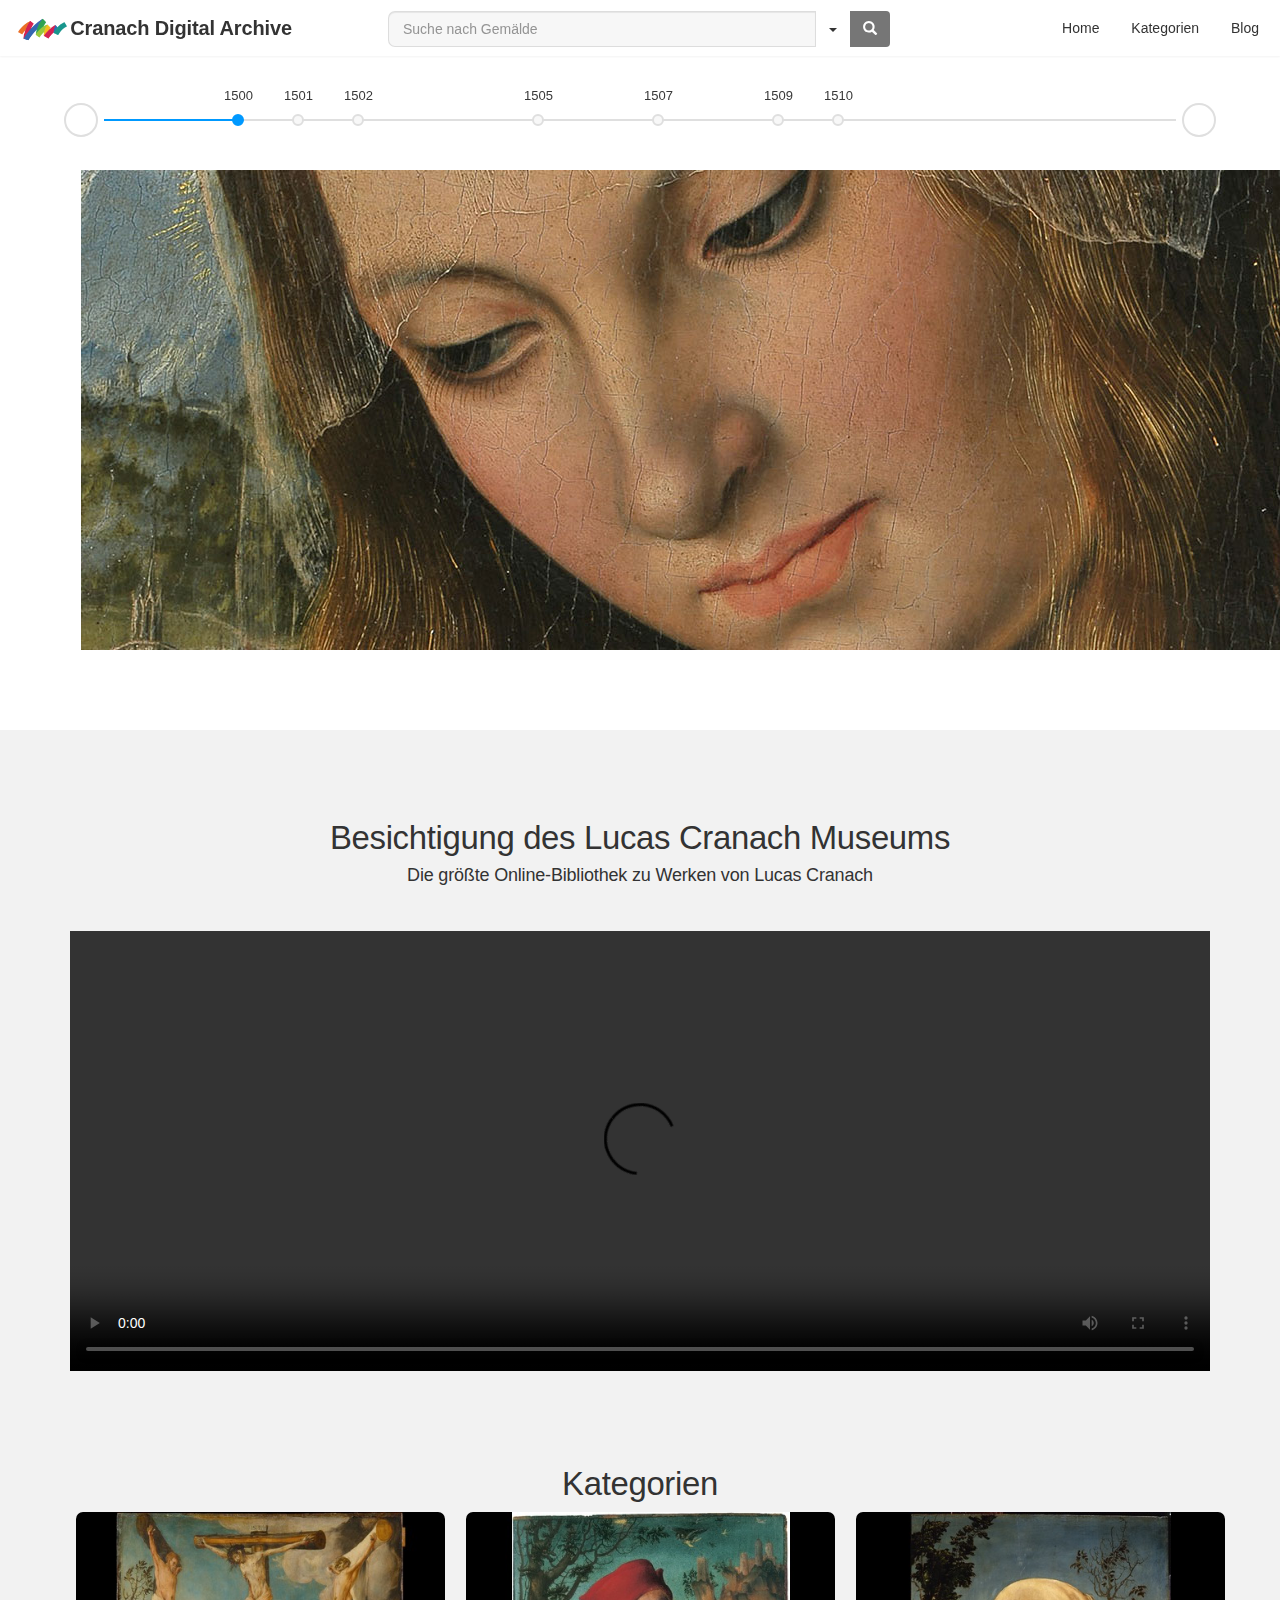
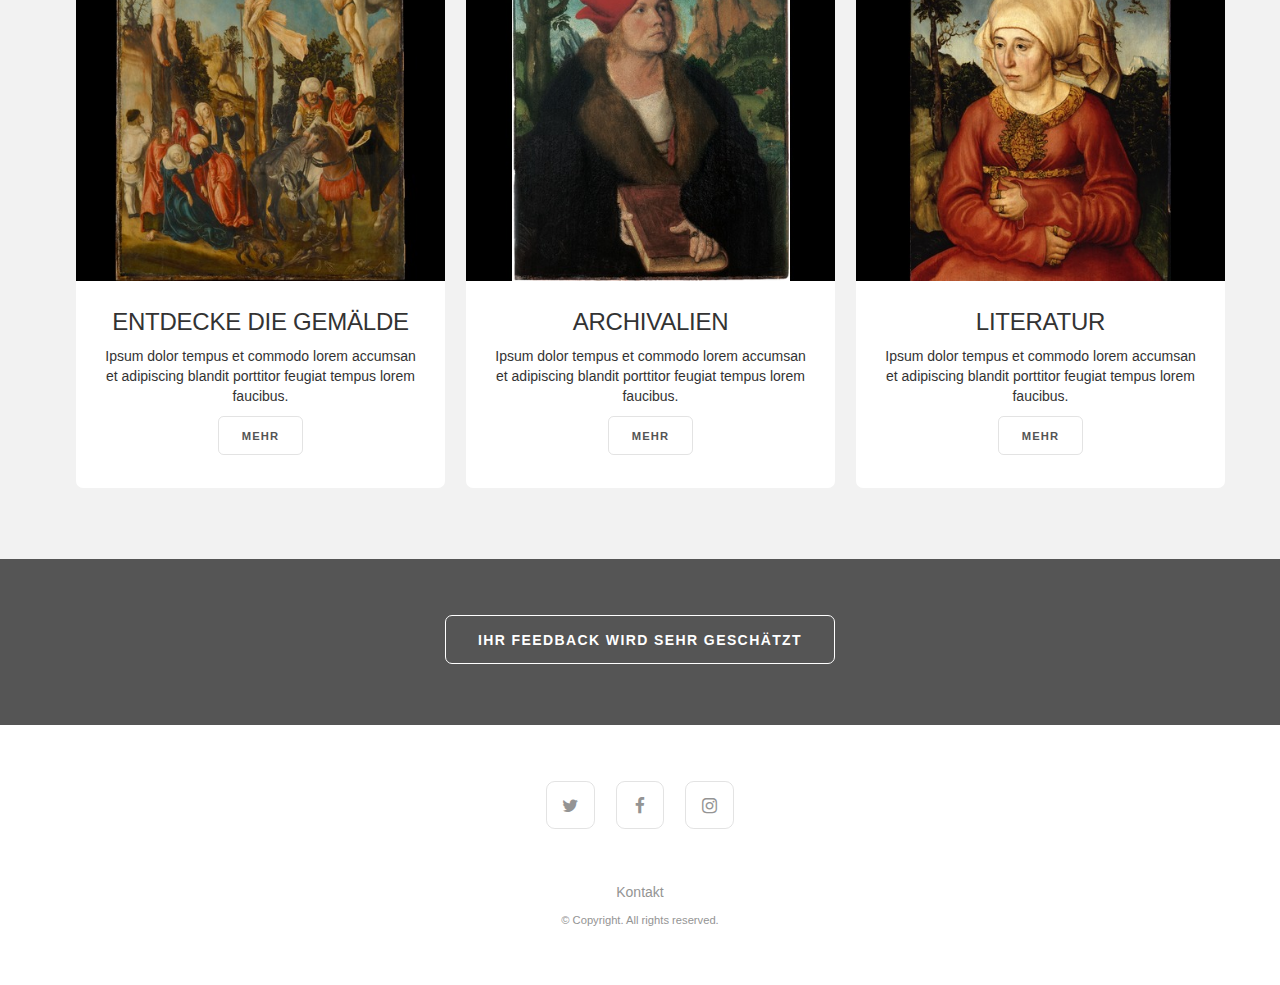
==== commit d4856fa4: "Revert "Fix wrong image link name in index"" ====
--- a/prototype/index.html
+++ b/prototype/index.html
@@ -313,17 +313,17 @@
 		  if(keywords == "" && kunstler == "none" && ort == "none" && art  == "none" && date  == "none" && sort  == "none"){
 		  	alert("Bitte geben Sie mindestens ein Kriterium für Ihre Suche an")
 		  }else if(date  != "none"){
-		  	document.location.href="/lucas_cranach_Projekt1/prototype/result.html?a="+date;
+		  	document.location.href="/lucas_cranach_Projekt1/protoytpe/result.html?a="+date;
 		  }else if(keywords != ""){
-		  	document.location.href="/lucas_cranach_Projekt1/prototype/result.html?a=1505";
+		  	document.location.href="/lucas_cranach_Projekt1/protoytpe/result.html?a=1505";
 		  }else if(kunstler != "none"){
-		  	document.location.href="/lucas_cranach_Projekt1/prototype/result.html?a=1502";
+		  	document.location.href="/lucas_cranach_Projekt1/protoytpe/result.html?a=1502";
 		  }else if(ort != "none"){
-		  	document.location.href="/lucas_cranach_Projekt1/prototype/result.html?a=1510";
+		  	document.location.href="/lucas_cranach_Projekt1/protoytpe/result.html?a=1510";
 		  }else if(art != "none"){
-		  	document.location.href="/lucas_cranach_Projekt1/prototype/result.html?a=1509";
+		  	document.location.href="/lucas_cranach_Projekt1/protoytpe/result.html?a=1509";
 		  }else if(sort != "none"){
-		  	document.location.href="/lucas_cranach_Projekt1/prototype/result.html?a=1500";
+		  	document.location.href="/lucas_cranach_Projekt1/protoytpe/result.html?a=1500";
 		  }
 		  console.log(keywords, kunstler, ort, art, date, sort)
 		  
@@ -331,7 +331,7 @@
 		});
 		function search(){
 			console.log("search")
-			document.location.href="/lucas_cranach_Projekt1/prototype/result.html?a=1505";
+			document.location.href="/lucas_cranach_Projekt1/protoytpe/result.html?a=1505";
 		}
 	</script>
 </html>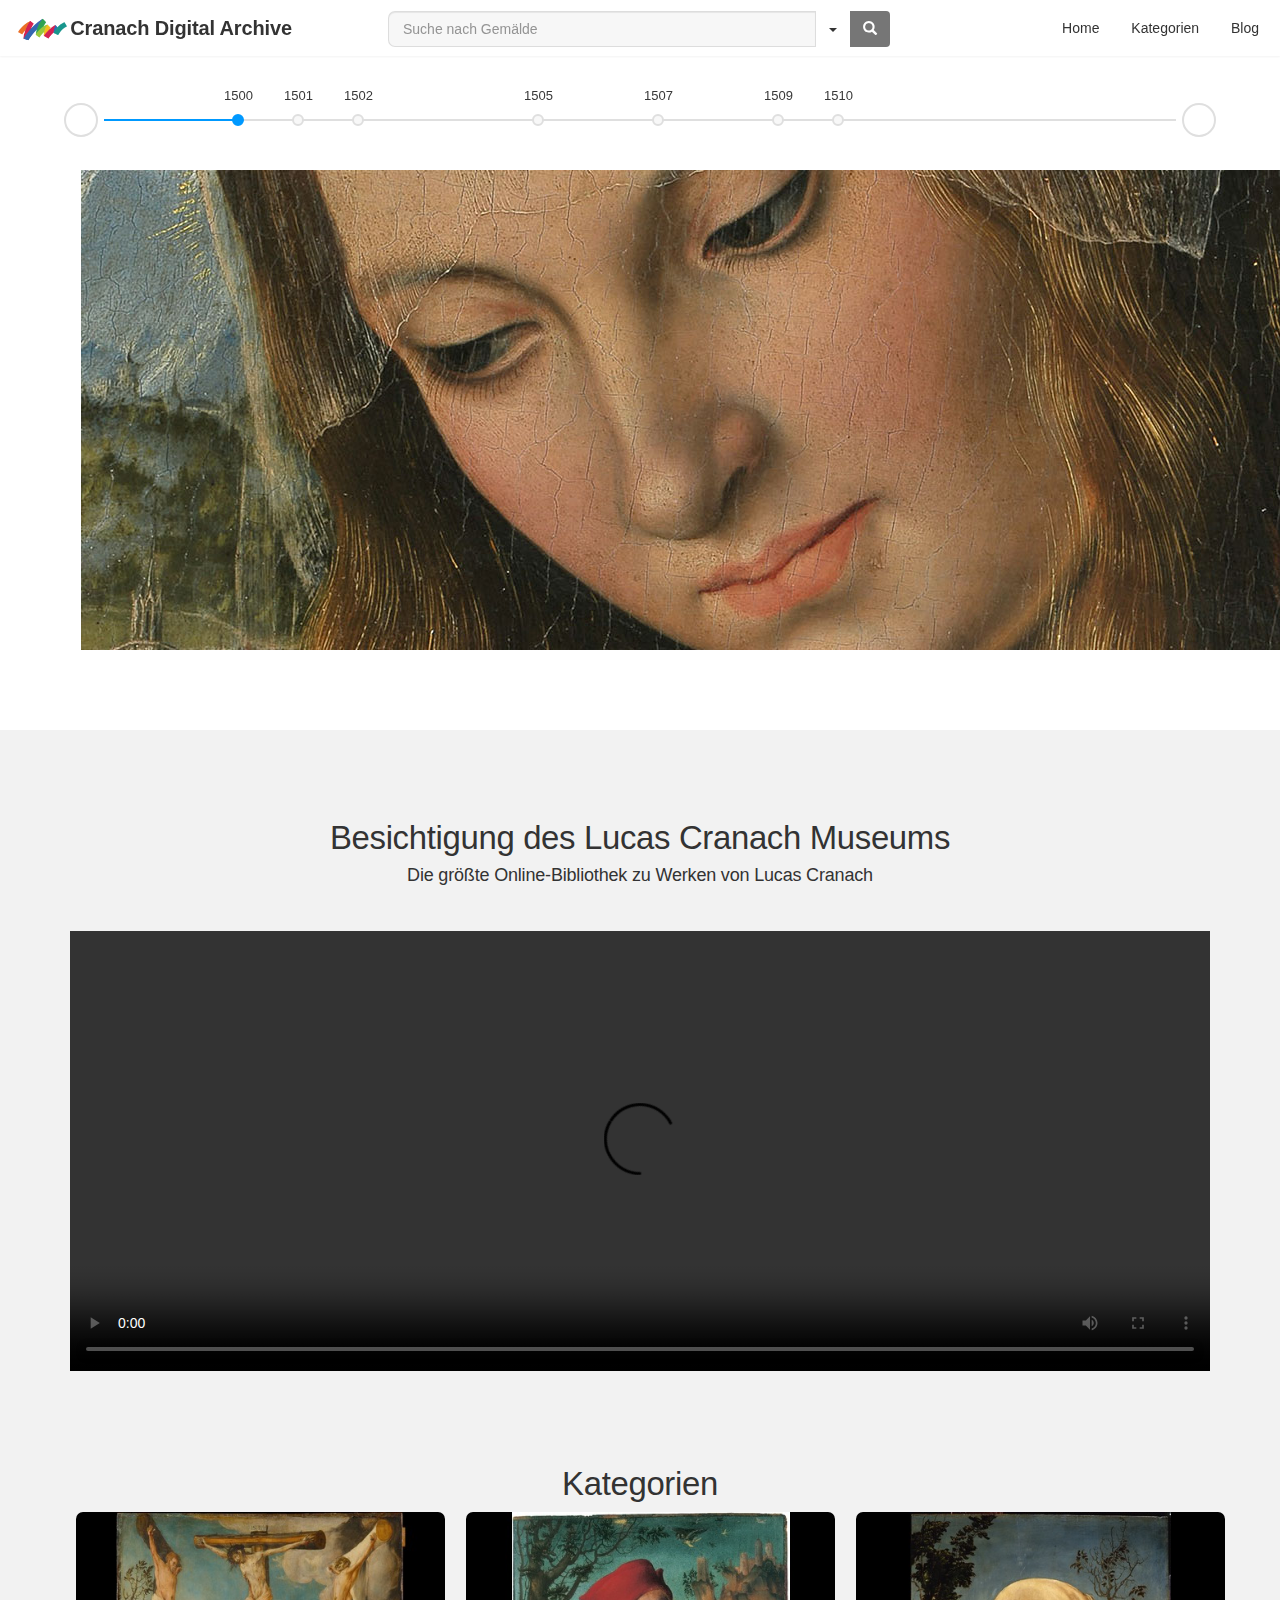
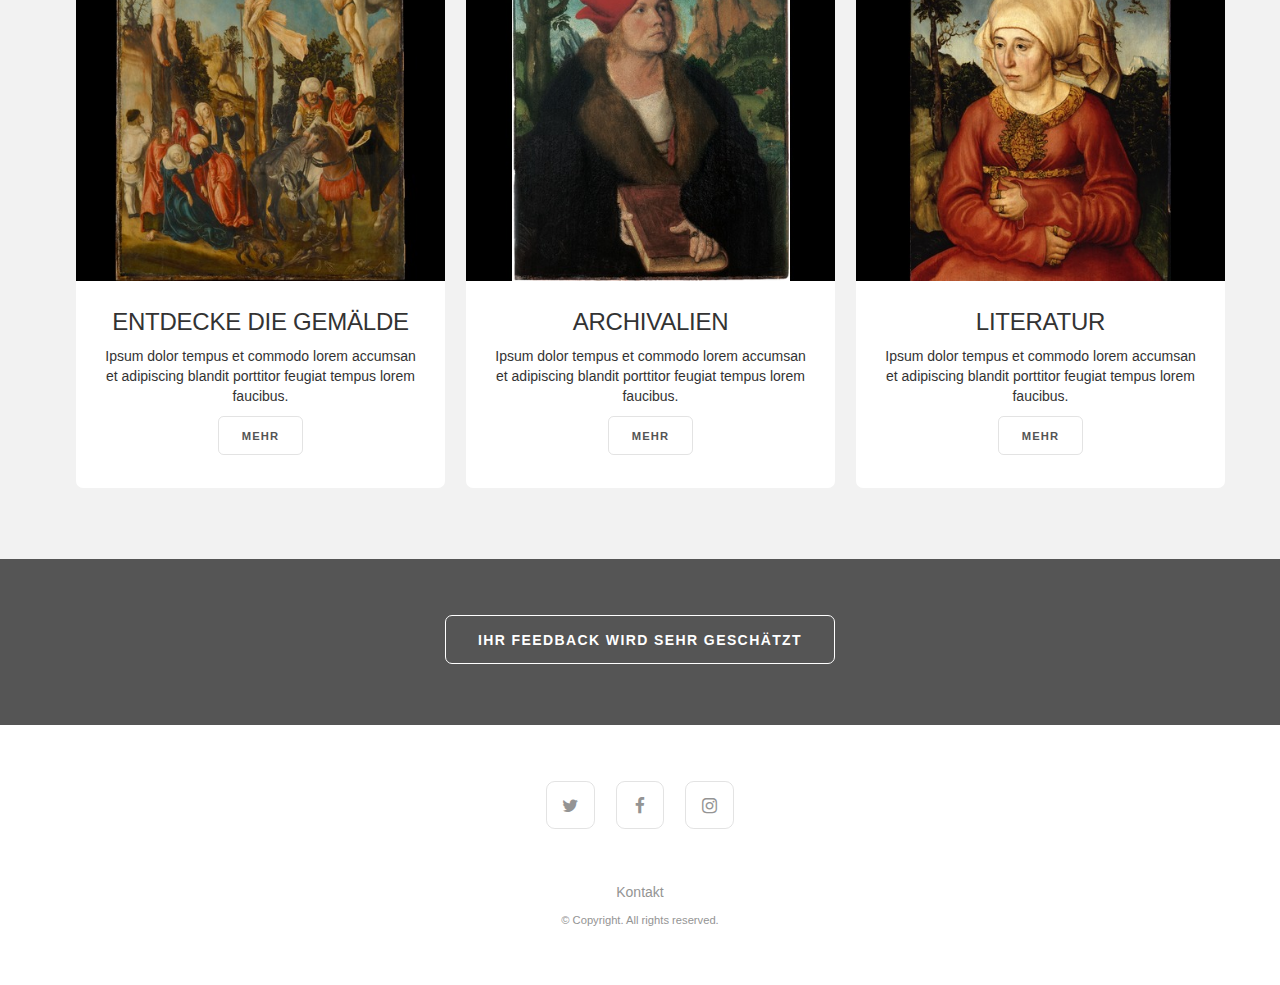
==== commit 375d1db8: "Revert "Fix Image Links"" ====
--- a/prototype/index.html
+++ b/prototype/index.html
@@ -313,17 +313,17 @@
 		  if(keywords == "" && kunstler == "none" && ort == "none" && art  == "none" && date  == "none" && sort  == "none"){
 		  	alert("Bitte geben Sie mindestens ein Kriterium für Ihre Suche an")
 		  }else if(date  != "none"){
-		  	document.location.href="/lucas_cranach_Projekt1/protoytpe/result.html?a="+date;
+		  	document.location.href="/lucas_cranach_Projekt1/result.html?a="+date;
 		  }else if(keywords != ""){
-		  	document.location.href="/lucas_cranach_Projekt1/protoytpe/result.html?a=1505";
+		  	document.location.href="/lucas_cranach_Projekt1/result.html?a=1505";
 		  }else if(kunstler != "none"){
-		  	document.location.href="/lucas_cranach_Projekt1/protoytpe/result.html?a=1502";
+		  	document.location.href="/lucas_cranach_Projekt1/result.html?a=1502";
 		  }else if(ort != "none"){
-		  	document.location.href="/lucas_cranach_Projekt1/protoytpe/result.html?a=1510";
+		  	document.location.href="/lucas_cranach_Projekt1/result.html?a=1510";
 		  }else if(art != "none"){
-		  	document.location.href="/lucas_cranach_Projekt1/protoytpe/result.html?a=1509";
+		  	document.location.href="/lucas_cranach_Projekt1/result.html?a=1509";
 		  }else if(sort != "none"){
-		  	document.location.href="/lucas_cranach_Projekt1/protoytpe/result.html?a=1500";
+		  	document.location.href="/lucas_cranach_Projekt1/result.html?a=1500";
 		  }
 		  console.log(keywords, kunstler, ort, art, date, sort)
 		  
@@ -331,7 +331,7 @@
 		});
 		function search(){
 			console.log("search")
-			document.location.href="/lucas_cranach_Projekt1/protoytpe/result.html?a=1505";
+			document.location.href="/lucas_cranach_Projekt1/result.html?a=1505";
 		}
 	</script>
 </html>